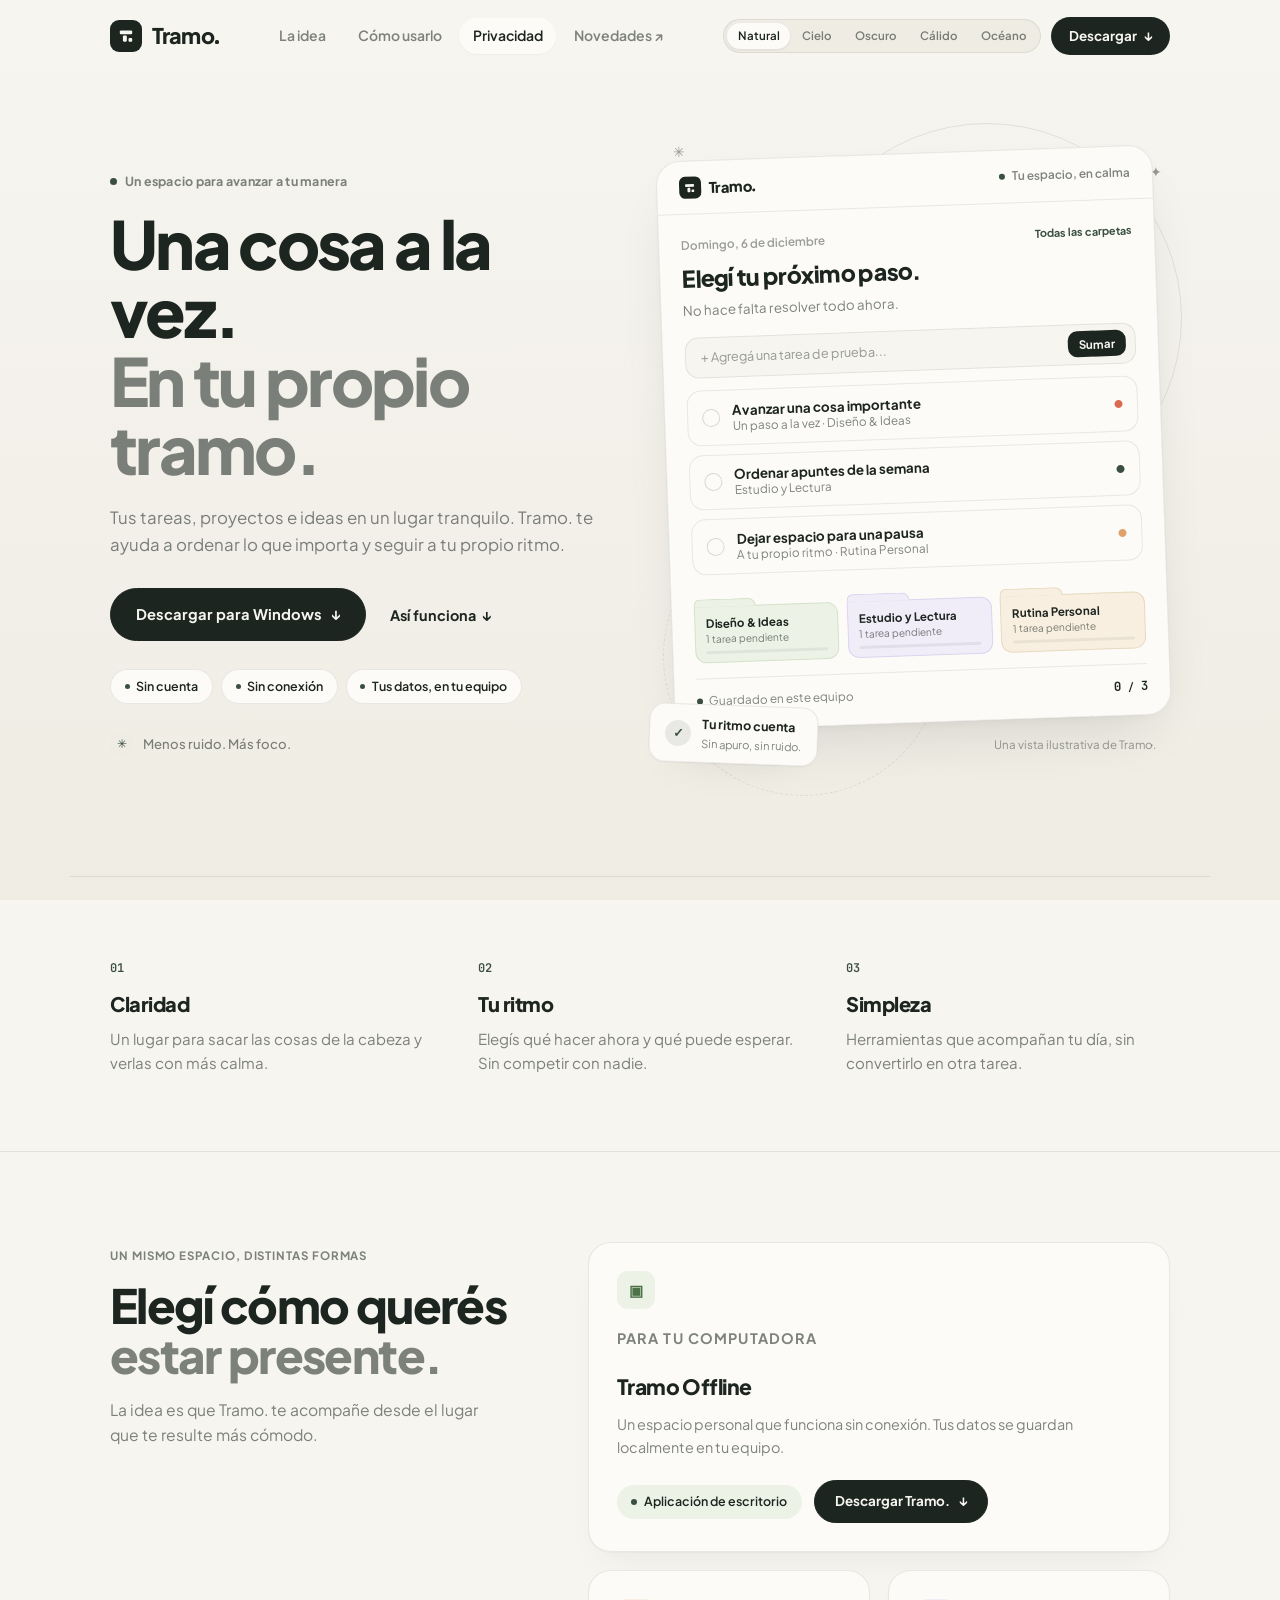
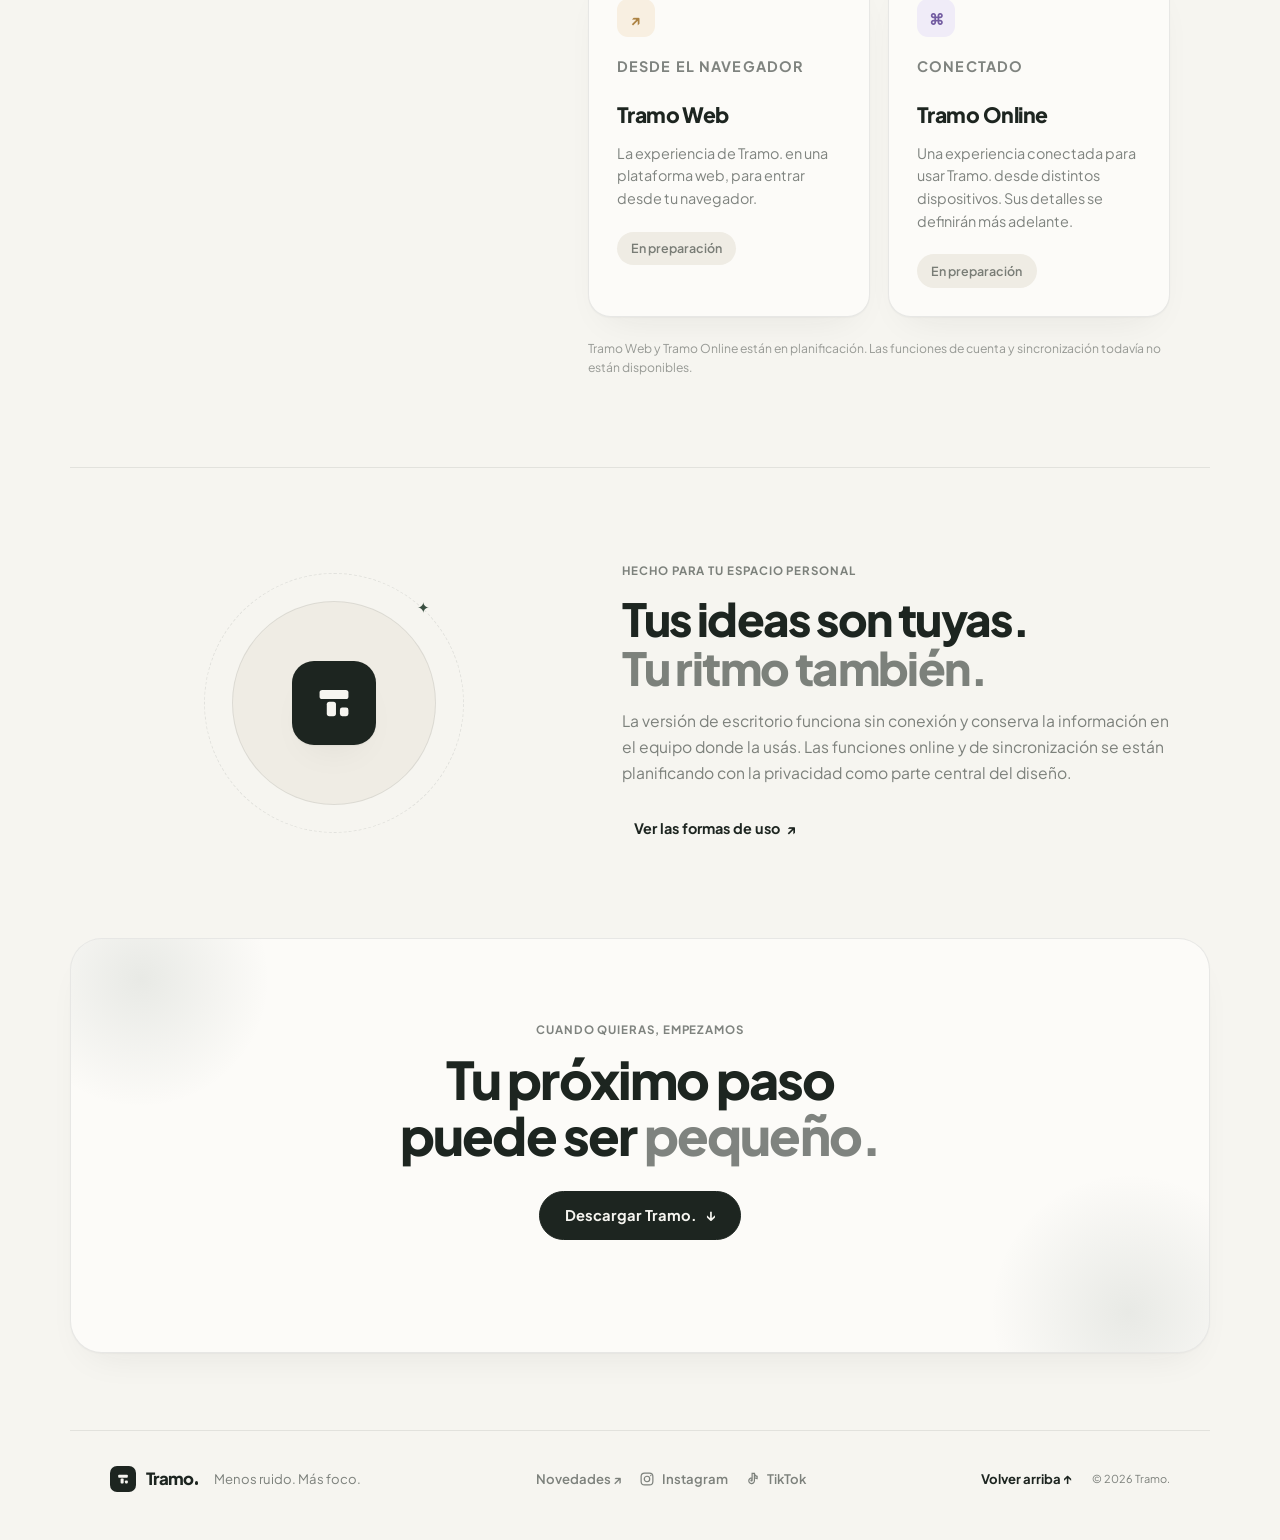
==== index.html @ d4edde58 "Fix stylesheet link attribute from 'src' to 'href'" ====
<!DOCTYPE html>
<html lang="es" class="scroll-smooth">
<head>
    <meta charset="UTF-8">
    <meta name="viewport" content="width=device-width, initial-scale=1.0">
    <meta name="theme-color" content="#F6F5F0">
    <meta name="description" content="Tramo. es un espacio simple y sin conexión para ordenar tus tareas, proyectos e ideas, a tu propio ritmo.">
    <meta name="google-site-verification" content="1ZgbQaV9jspUTNUczlM-5iS_yud7rGRWxV9xT2t21tU">
    <title>Tramo. — Una cosa a la vez. En tu propio tramo.</title>
    <meta property="og:title" content="Tramo. — Una cosa a la vez. En tu propio tramo.">
    <meta property="og:description" content="Un espacio simple para ordenar tus tareas, proyectos e ideas. Funciona sin conexión, a tu ritmo.">
    <meta property="og:type" content="website">
    <meta property="og:url" content="https://focoo.pages.dev/">

    <!-- Favicon SVG dinámico sincronizado con las 5 apariencias -->
    <link id="dynamic-favicon" rel="icon" type="image/svg+xml" href="">

    <!-- Tipografía oficial: Plus Jakarta Sans & JetBrains Mono -->
    <link rel="preconnect" href="https://fonts.googleapis.com">
    <link rel="preconnect" href="https://fonts.gstatic.com" crossorigin>
    <link href="https://fonts.googleapis.com/css2?family=JetBrains+Mono:wght@400;500;600&family=Plus+Jakarta+Sans:wght@400;500;600;700;800&display=swap" rel="stylesheet">
    <link rel="stylesheet" href="styles.css">

    <!-- Datos estructurados -->
    <script type="application/ld+json">
        {
          "@context": "https://schema.org",
          "@type": "WebSite",
          "name": "Tramo.",
          "alternateName": "TRAMO",
          "url": "https://focoo.pages.dev/"
        }
    </script>

</head>
<body data-theme="natural">
    <a class="skip-link" href="#inicio">Saltar al contenido</a>

    <!-- ==========================================================================
         NAVBAR UNIFICADO DE PUNTA A PUNTA (SIN SEPARACIONES EN NINGÚN TEMA)
         ========================================================================== -->
    <header class="topbar">
        <div class="wrap topbar-inner">
            <a class="brand" href="#inicio" aria-label="Tramo., inicio">
                <span class="brand-squircle" aria-hidden="true">
                    <svg width="18" height="18" viewBox="0 0 64 64" fill="none" xmlns="http://www.w3.org/2000/svg">
                        <rect x="10" y="12" width="44" height="14" rx="4" fill="currentColor"/>
                        <rect x="21" y="30" width="14" height="22" rx="4" fill="currentColor"/>
                        <rect x="41" y="39" width="13" height="13" rx="3.5" fill="currentColor"/>
                    </svg>
                </span>
                <span class="tramo-wordmark" style="font-size: 1.35rem;">Tramo<span class="tramo-dot"></span></span>
            </a>

            <nav class="topbar-nav" aria-label="Navegación principal">
                <a href="#filosofia">La idea</a>
                <a href="#modalidades">Cómo usarlo</a>
                <a href="#privacidad">Privacidad</a>
                <a href="./novedades/" title="Notas de desarrollo y actualizaciones">Novedades ↗</a>
            </nav>

            <div class="topbar-right">
                <div class="theme-switcher" role="tablist" aria-label="Apariencia de Tramo.">
                    <button type="button" class="theme-pill is-selected" data-theme-btn="natural" onclick="setTheme('natural')">Natural</button>
                    <button type="button" class="theme-pill" data-theme-btn="sky" onclick="setTheme('sky')">Cielo</button>
                    <button type="button" class="theme-pill" data-theme-btn="dark" onclick="setTheme('dark')">Oscuro</button>
                    <button type="button" class="theme-pill" data-theme-btn="warm" onclick="setTheme('warm')">Cálido</button>
                    <button type="button" class="theme-pill" data-theme-btn="ocean" onclick="setTheme('ocean')">Océano</button>
                </div>

                <a class="nav-cta" href="#descargar">Descargar <span aria-hidden="true">↓</span></a>
            </div>
        </div>
    </header>

    <main id="inicio">
        <!-- ======================================================================
             HERO (COPY AIREADO A LA IZQUIERDA + VENTANA INCLINADA A LA DERECHA)
             ====================================================================== -->
        <section class="hero wrap">
            <div class="hero-copy" data-reveal="left">
                <p class="eyebrow"><span class="live-dot"></span> Un espacio para avanzar a tu manera</p>
                <h1>Una cosa a la vez.<br><span>En tu propio tramo.</span></h1>
                <p class="hero-lead">Tus tareas, proyectos e ideas en un lugar tranquilo. Tramo. te ayuda a ordenar lo que importa y seguir a tu propio ritmo.</p>

                <div class="hero-actions">
                    <a class="button button-primary" href="#descargar">Descargar para Windows <span aria-hidden="true">↓</span></a>
                    <a class="text-link" href="#modalidades">Así funciona <span aria-hidden="true">↓</span></a>
                </div>

                <ul class="hero-chips" aria-label="Lo esencial de Tramo.">
                    <li>Sin cuenta</li>
                    <li>Sin conexión</li>
                    <li>Tus datos, en tu equipo</li>
                </ul>

                <div class="hero-note">
                    <span class="note-icon" aria-hidden="true">✳</span>
                    <span>Menos ruido. Más foco.</span>
                </div>
            </div>

            <!-- Ventana inclinada interactiva a la derecha (como Screenshot_143.png) -->
            <div class="hero-art" aria-label="Vista ilustrativa e interactiva de Tramo." data-reveal="right">
                <div class="art-glow"></div>
                <div class="orbit orbit-one"></div>
                <div class="orbit orbit-two"></div>
                <div class="spark spark-one">✳</div>
                <div class="spark spark-two">✦</div>
                <div class="spark spark-three">·</div>

                <div class="app-window">
                    <div class="window-top">
                        <div class="window-brand">
                            <span class="window-squircle" aria-hidden="true">
                                <svg width="13" height="13" viewBox="0 0 64 64" fill="none" xmlns="http://www.w3.org/2000/svg">
                                    <rect x="10" y="12" width="44" height="14" rx="4" fill="currentColor"/>
                                    <rect x="21" y="30" width="14" height="22" rx="4" fill="currentColor"/>
                                    <rect x="41" y="39" width="13" height="13" rx="3.5" fill="currentColor"/>
                                </svg>
                            </span>
                            <span class="tramo-wordmark" style="font-size: 0.92rem;">Tramo<span class="tramo-dot"></span></span>
                        </div>
                        <span class="window-status"><i></i> Tu espacio, en calma</span>
                    </div>

                    <div class="window-content">
                        <div class="window-date">
                            <span id="today-date">Miércoles, 25 de noviembre</span>
                            <span id="active-folder-pill" style="font-size: 0.68rem; color: var(--accent); font-weight: 700;">Todas las carpetas</span>
                        </div>

                        <h2>Elegí tu próximo paso.</h2>
                        <p class="window-subtitle">No hace falta resolver todo ahora.</p>

                        <!-- Mini-input rápido para probar agregar una tarea propia -->
                        <form id="demo-add-form" class="quick-add-bar">
                            <input id="demo-add-input" type="text" maxlength="44" placeholder="+ Agregá una tarea de prueba..." aria-label="Agregar tarea de prueba">
                            <button type="submit" class="quick-add-btn">Sumar</button>
                        </form>

                        <!-- Lista de tareas completables -->
                        <div class="tasks-stack" id="demo-tasks-container"></div>

                        <!-- 3 Carpetas con pestaña y contador de tareas pendientes -->
                        <div class="mini-folders-row">
                            <button type="button" class="mini-folder f-sage" data-folder="Diseño & Ideas" onclick="toggleFolderFilter('Diseño & Ideas')">
                                <b>Diseño &amp; Ideas</b>
                                <small data-folder-count="Diseño & Ideas">1 tarea pendiente</small>
                                <div class="f-track"><div class="f-bar" data-folder-bar="Diseño & Ideas" style="width: 50%;"></div></div>
                            </button>

                            <button type="button" class="mini-folder f-lav" data-folder="Estudio y Lectura" onclick="toggleFolderFilter('Estudio y Lectura')">
                                <b>Estudio y Lectura</b>
                                <small data-folder-count="Estudio y Lectura">1 tarea pendiente</small>
                                <div class="f-track"><div class="f-bar" data-folder-bar="Estudio y Lectura" style="width: 0%;"></div></div>
                            </button>

                            <button type="button" class="mini-folder f-sand" data-folder="Rutina Personal" onclick="toggleFolderFilter('Rutina Personal')">
                                <b>Rutina Personal</b>
                                <small data-folder-count="Rutina Personal">1 tarea pendiente</small>
                                <div class="f-track"><div class="f-bar" data-folder-bar="Rutina Personal" style="width: 0%;"></div></div>
                            </button>
                        </div>

                        <div class="window-bottom">
                            <span><i></i> Guardado en este equipo</span>
                            <span class="progress-count" aria-live="polite"><b id="done-count">0</b> <small>/</small> <span id="total-count">3</span></span>
                        </div>
                    </div>
                </div>

                <!-- Tarjeta flotante inclinada en esquina inferior izquierda -->
                <div class="floating-note">
                    <span class="note-mark">✓</span>
                    <span>
                        <b>Tu ritmo cuenta</b>
                        <small>Sin apuro, sin ruido.</small>
                    </span>
                </div>

                <div class="art-caption">Una vista ilustrativa de Tramo.</div>
            </div>
        </section>

        <!-- ======================================================================
             PRINCIPIOS (01 CLARIDAD, 02 TU RITMO, 03 SIMPLEZA)
             ====================================================================== -->
        <section class="principles wrap" id="filosofia" aria-label="La filosofía de Tramo.">
            <div data-reveal="up">
                <span class="principle-number">01</span>
                <h3>Claridad</h3>
                <p>Un lugar para sacar las cosas de la cabeza y verlas con más calma.</p>
            </div>
            <div data-reveal="up">
                <span class="principle-number">02</span>
                <h3>Tu ritmo</h3>
                <p>Elegís qué hacer ahora y qué puede esperar. Sin competir con nadie.</p>
            </div>
            <div data-reveal="up">
                <span class="principle-number">03</span>
                <h3>Simpleza</h3>
                <p>Herramientas que acompañan tu día, sin convertirlo en otra tarea.</p>
            </div>
        </section>

        <!-- ======================================================================
             MODALIDADES EN GRILLA ASIMÉTRICA BENTO (COMO SCREENSHOT_144.PNG)
             ====================================================================== -->
        <section class="modes-section" id="modalidades">
            <div class="wrap modes-inner">
                <div class="section-heading" data-reveal="left">
                    <p class="eyebrow">UN MISMO ESPACIO, DISTINTAS FORMAS</p>
                    <h2>Elegí cómo querés<br><span>estar presente.</span></h2>
                    <p>La idea es que Tramo. te acompañe desde el lugar que te resulte más cómodo.</p>
                </div>

                <div class="mode-grid">
                    <!-- Tarjeta 1: Tramo Offline (ancho completo arriba) -->
                    <article class="mode-card mode-ready" data-reveal="up">
                        <div class="mode-icon icon-desktop" aria-hidden="true">▣</div>
                        <p class="mode-label">PARA TU COMPUTADORA</p>
                        <h3>Tramo Offline</h3>
                        <p>Un espacio personal que funciona sin conexión. Tus datos se guardan localmente en tu equipo.</p>
                        <div class="mode-ready-actions">
                            <span class="status-pill"><i></i> Aplicación de escritorio</span>
                            <a class="button button-primary mode-download" href="#descargar">Descargar Tramo. <span aria-hidden="true">↓</span></a>
                        </div>
                    </article>

                    <!-- Tarjeta 2: Tramo Web (abajo izquierda) -->
                    <article class="mode-card mode-soon" data-reveal="up">
                        <div class="mode-icon icon-web" aria-hidden="true">↗</div>
                        <p class="mode-label">DESDE EL NAVEGADOR</p>
                        <h3>Tramo Web</h3>
                        <p>La experiencia de Tramo. en una plataforma web, para entrar desde tu navegador.</p>
                        <span class="status-pill status-planned">En preparación</span>
                    </article>

                    <!-- Tarjeta 3: Tramo Online (abajo derecha) -->
                    <article class="mode-card mode-soon" data-reveal="up">
                        <div class="mode-icon icon-online" aria-hidden="true">⌘</div>
                        <p class="mode-label">CONECTADO</p>
                        <h3>Tramo Online</h3>
                        <p>Una experiencia conectada para usar Tramo. desde distintos dispositivos. Sus detalles se definirán más adelante.</p>
                        <span class="status-pill status-planned">En preparación</span>
                    </article>

                    <p class="mode-footnote">Tramo Web y Tramo Online están en planificación. Las funciones de cuenta y sincronización todavía no están disponibles.</p>
                </div>
            </div>
        </section>

        <!-- ======================================================================
             PRIVACIDAD
             ====================================================================== -->
        <section class="privacy wrap" id="privacidad">
            <div class="privacy-art" aria-hidden="true" data-reveal="left">
                <div class="privacy-ring ring-a"></div>
                <div class="privacy-ring ring-b"></div>
                <div class="privacy-core">
                    <svg width="42" height="42" viewBox="0 0 64 64" fill="none" xmlns="http://www.w3.org/2000/svg">
                        <rect x="10" y="12" width="44" height="14" rx="4" fill="currentColor"/>
                        <rect x="21" y="30" width="14" height="22" rx="4" fill="currentColor"/>
                        <rect x="41" y="39" width="13" height="13" rx="3.5" fill="currentColor"/>
                    </svg>
                </div>
                <span class="privacy-star">✦</span>
            </div>

            <div class="privacy-copy" data-reveal="right">
                <p class="eyebrow">HECHO PARA TU ESPACIO PERSONAL</p>
                <h2>Tus ideas son tuyas.<br><span>Tu ritmo también.</span></h2>
                <p>La versión de escritorio funciona sin conexión y conserva la información en el equipo donde la usás. Las funciones online y de sincronización se están planificando con la privacidad como parte central del diseño.</p>
                <a class="text-link" href="#modalidades">Ver las formas de uso <span aria-hidden="true">↗</span></a>
            </div>
        </section>

        <!-- ======================================================================
             CIERRE / DESCARGA
             ====================================================================== -->
        <section class="closing wrap" id="descargar" data-reveal="up">
            <p class="eyebrow">CUANDO QUIERAS, EMPEZAMOS</p>
            <h2>Tu próximo paso<br>puede ser <span>pequeño.</span></h2>
            <button type="button" class="button button-primary" onclick="triggerDownloadNotice()">Descargar Tramo. <span aria-hidden="true">↓</span></button>
            <p id="download-toast" class="download-toast" role="status">Iniciando descarga de Tramo. Offline (Windows x64)...</p>
            <div class="closing-orb orb-one"></div>
            <div class="closing-orb orb-two"></div>
        </section>
    </main>

    <!-- ==========================================================================
         FOOTER LIMPIO (SIN "PRÓXIMAMENTE")
         ========================================================================== -->
    <footer class="footer wrap">
        <div class="footer-left">
            <a class="brand footer-brand" href="#inicio" aria-label="Tramo., volver al inicio">
                <span class="brand-squircle" aria-hidden="true">
                    <svg width="14" height="14" viewBox="0 0 64 64" fill="none" xmlns="http://www.w3.org/2000/svg">
                        <rect x="10" y="12" width="44" height="14" rx="4" fill="currentColor"/>
                        <rect x="21" y="30" width="14" height="22" rx="4" fill="currentColor"/>
                        <rect x="41" y="39" width="13" height="13" rx="3.5" fill="currentColor"/>
                    </svg>
                </span>
                <span class="tramo-wordmark" style="font-size: 1.05rem;">Tramo<span class="tramo-dot"></span></span>
            </a>
            <span>Menos ruido. Más foco.</span>
        </div>

        <div class="socials" aria-label="Enlaces y redes">
            <a class="social-item" href="./novedades/">
                <span>Novedades ↗</span>
            </a>
            <a class="social-item" href="#inicio" aria-label="Instagram de Tramo.">
                <svg viewBox="0 0 24 24" aria-hidden="true">
                    <rect x="3.2" y="3.2" width="17.6" height="17.6" rx="5.2"></rect>
                    <circle cx="12" cy="12" r="4.1"></circle>
                    <circle class="social-dot" cx="17.7" cy="6.7" r="1"></circle>
                </svg>
                <span>Instagram</span>
            </a>
            <a class="social-item" href="#inicio" aria-label="TikTok de Tramo.">
                <svg viewBox="0 0 24 24" aria-hidden="true">
                    <path d="M14.1 3.5v11.1a4.2 4.2 0 1 1-3.4-4.1v3.5a.9.9 0 1 0 0 .2V3.5h3.4c.2 2.4 1.6 4.1 4.1 4.5v3.4a9.3 9.3 0 0 1-4.1-1.6"></path>
                </svg>
                <span>TikTok</span>
            </a>
        </div>

        <div class="footer-right">
            <a href="#inicio">Volver arriba ↑</a>
            <small>© <span id="year">2026</span> Tramo.</small>
        </div>
    </footer>

    <script>
        // =========================================================================
        // 1. GESTIÓN DE LAS 5 APARIENCIAS Y FAVICON SVG DINÁMICO
        // =========================================================================
        const THEMES = {
            natural: { bg: '#1D2520', fg: '#F6F5F0', meta: '#F6F5F0' },
            sky:     { bg: '#1E293B', fg: '#FFFFFF', meta: '#DCE7F2' },
            dark:    { bg: '#8FB399', fg: '#121614', meta: '#121614' },
            warm:    { bg: '#2B1E19', fg: '#FDF9F5', meta: '#F7F1EB' },
            ocean:   { bg: '#162436', fg: '#F8FBFE', meta: '#ECF2F7' }
        };

        function buildFaviconSVG(bg, fg) {
            return `<svg xmlns="http://www.w3.org/2000/svg" viewBox="0 0 64 64" width="64" height="64">
  <rect width="64" height="64" rx="16" fill="${bg}"/>
  <g transform="translate(4, 4) scale(0.875)">
    <rect x="10" y="12" width="44" height="14" rx="4" fill="${fg}"/>
    <rect x="21" y="30" width="14" height="22" rx="4" fill="${fg}"/>
    <rect x="41" y="39" width="13" height="13" rx="3.5" fill="${fg}"/>
  </g>
</svg>`;
        }

        function setTheme(themeKey) {
            const cfg = THEMES[themeKey] || THEMES.natural;
            document.body.setAttribute('data-theme', themeKey);

            const metaTheme = document.querySelector('meta[name="theme-color"]');
            if (metaTheme) metaTheme.setAttribute('content', cfg.meta);

            document.querySelectorAll('.theme-pill').forEach(btn => {
                btn.classList.toggle('is-selected', btn.dataset.themeBtn === themeKey);
            });

            const favLink = document.getElementById('dynamic-favicon');
            if (favLink) {
                favLink.href = 'data:image/svg+xml,' + encodeURIComponent(buildFaviconSVG(cfg.bg, cfg.fg));
            }
        }

        // =========================================================================
        // 2. VENTANA INTERACTIVA DE TRAMO. (TAREAS Y CARPETAS EN VIVO)
        // =========================================================================
        let demoTasks = [
            { id: 1, title: 'Avanzar una cosa importante', subtitle: 'Un paso a la vez · Diseño & Ideas', folder: 'Diseño & Ideas', priority: '', done: false },
            { id: 2, title: 'Ordenar apuntes de la semana', subtitle: 'Estudio y Lectura', folder: 'Estudio y Lectura', priority: 'priority-sage', done: false },
            { id: 3, title: 'Dejar espacio para una pausa', subtitle: 'A tu propio ritmo · Rutina Personal', folder: 'Rutina Personal', priority: 'priority-peach', done: false }
        ];
        let activeFolder = null;

        function renderWindowDemo() {
            const container = document.getElementById('demo-tasks-container');
            const doneEl = document.getElementById('done-count');
            const totalEl = document.getElementById('total-count');
            const folderPill = document.getElementById('active-folder-pill');
            if (!container) return;

            const filtered = activeFolder
                ? demoTasks.filter(t => t.folder === activeFolder)
                : demoTasks;

            doneEl.textContent = demoTasks.filter(t => t.done).length;
            totalEl.textContent = demoTasks.length;

            if (folderPill) {
                folderPill.textContent = activeFolder ? `Carpeta: ${activeFolder} (×)` : 'Todas las carpetas';
                folderPill.style.cursor = activeFolder ? 'pointer' : 'default';
            }

            container.innerHTML = filtered.map(t => `
                <button type="button" class="sample-task" aria-pressed="${t.done}" onclick="toggleTask(${t.id})">
                    <span class="task-check">✓</span>
                    <div class="task-body">
                        <b>${escapeHTML(t.title)}</b>
                        <small>${escapeHTML(t.subtitle)}</small>
                    </div>
                    <span class="task-priority ${t.priority}">●</span>
                </button>
            `).join('');

            // Actualizar contadores de tareas pendientes por carpeta
            ['Diseño & Ideas', 'Estudio y Lectura', 'Rutina Personal'].forEach(folderName => {
                const items = demoTasks.filter(t => t.folder === folderName);
                const pending = items.filter(t => !t.done).length;
                const pct = items.length > 0 ? Math.round(((items.length - pending) / items.length) * 100) : 100;

                const countEl = document.querySelector(`[data-folder-count="${folderName}"]`);
                const barEl = document.querySelector(`[data-folder-bar="${folderName}"]`);
                const cardEl = document.querySelector(`[data-folder="${folderName}"]`);

                if (countEl) {
                    countEl.textContent = pending === 1 ? '1 tarea pendiente' : `${pending} tareas pendientes`;
                }
                if (barEl) barEl.style.width = `${pct}%`;
                if (cardEl) cardEl.classList.toggle('is-active-folder', activeFolder === folderName);
            });
        }

        function toggleTask(id) {
            demoTasks = demoTasks.map(t => t.id === id ? { ...t, done: !t.done } : t);
            renderWindowDemo();
        }

        function toggleFolderFilter(folderName) {
            activeFolder = (activeFolder === folderName) ? null : folderName;
            renderWindowDemo();
        }

        function escapeHTML(str) {
            const div = document.createElement('div');
            div.textContent = str;
            return div.innerHTML;
        }

        // =========================================================================
        // 3. REVELADO AL HACER SCROLL ([data-reveal])
        // =========================================================================
        (() => {
            const items = document.querySelectorAll('[data-reveal]');
            document.documentElement.classList.add('js-motion');
            if (!('IntersectionObserver' in window) || window.matchMedia('(prefers-reduced-motion: reduce)').matches) {
                items.forEach(item => item.classList.add('is-visible'));
                return;
            }
            const observer = new IntersectionObserver((entries, currentObserver) => {
                entries.forEach(entry => {
                    if (entry.isIntersecting) {
                        entry.target.classList.add('is-visible');
                        currentObserver.unobserve(entry.target);
                    }
                });
            }, { threshold: 0.14, rootMargin: '0px 0px -36px 0px' });
            items.forEach(item => observer.observe(item));
        })();

        // =========================================================================
        // 4. INICIALIZACIÓN: FECHA NATURAL, FORMULARIO, NAVBAR Y SCROLL-SPY
        // =========================================================================
        (() => {
            setTheme('natural');
            renderWindowDemo();

            // Fecha natural en español: "Miércoles, 25 de noviembre"
            const rawDate = new Date().toLocaleDateString('es-AR', {
                weekday: 'long',
                day: 'numeric',
                month: 'long'
            }).toLowerCase();
            const formattedDate = rawDate.charAt(0).toUpperCase() + rawDate.slice(1);
            const dateEl = document.getElementById('today-date');
            if (dateEl) dateEl.textContent = formattedDate;

            const yearEl = document.getElementById('year');
            if (yearEl) yearEl.textContent = new Date().getFullYear();

            // Limpiar filtro al hacer clic en la píldora de carpeta activa
            const folderPill = document.getElementById('active-folder-pill');
            if (folderPill) {
                folderPill.addEventListener('click', () => {
                    if (activeFolder) {
                        activeFolder = null;
                        renderWindowDemo();
                    }
                });
            }

            // Formulario rápido para sumar tareas en la vista interactiva
            const addForm = document.getElementById('demo-add-form');
            const addInput = document.getElementById('demo-add-input');
            if (addForm && addInput) {
                addForm.addEventListener('submit', (e) => {
                    e.preventDefault();
                    const text = addInput.value.trim();
                    if (!text) return;
                    const targetFolder = activeFolder || 'Diseño & Ideas';
                    demoTasks.unshift({
                        id: Date.now(),
                        title: text,
                        subtitle: `Agregada hoy · ${targetFolder}`,
                        folder: targetFolder,
                        priority: 'priority-sage',
                        done: false
                    });
                    addInput.value = '';
                    renderWindowDemo();
                });
            }

            // Barra superior con sombra sutil al bajar
            const bar = document.querySelector('.topbar');
            const onScroll = () => bar.classList.toggle('is-scrolled', window.scrollY > 8);
            onScroll();
            window.addEventListener('scroll', onScroll, { passive: true });

            // Scroll-Spy en enlaces internos
            const links = [...document.querySelectorAll('.topbar-nav a[href^="#"]')];
            if ('IntersectionObserver' in window) {
                const spy = new IntersectionObserver(entries => entries.forEach(entry => {
                    if (!entry.isIntersecting) return;
                    links.forEach(a => a.classList.toggle('is-active', a.getAttribute('href') === '#' + entry.target.id));
                }), { rootMargin: '-40% 0px -55% 0px' });
                links.forEach(a => {
                    const s = document.querySelector(a.getAttribute('href'));
                    if (s) spy.observe(s);
                });
            }
        })();

        function triggerDownloadNotice() {
            const toast = document.getElementById('download-toast');
            if (toast) {
                toast.classList.add('is-shown');
                setTimeout(() => toast.classList.remove('is-shown'), 4000);
            }
        }
    </script>
</body>
</html>
---- styles.css ----
/* ==========================================================================
           TOKENS DE IDENTIDAD DE TRAMO. — 5 APARIENCIAS INTERCAMBIABLES
           ========================================================================== */
        :root,
        body[data-theme="natural"] {
            --bg-page: #F6F5F0;
            --bg-gradient: linear-gradient(180deg, #F6F5F0 0%, #EFECE3 100%);
            --navbar-bg: rgba(246, 245, 240, 0.84);
            --surface: #FCFBF8;
            --surface-soft: #EFECE4;
            --border: rgba(29, 37, 32, 0.09);
            --border-strong: rgba(29, 37, 32, 0.16);
            --ink: #1D2520;
            --ink-soft: rgba(29, 37, 32, 0.56);
            --ink-muted: rgba(29, 37, 32, 0.44);
            --accent: #3A4F41;
            --accent-soft: rgba(58, 79, 65, 0.10);
            --accent-fg: #FCFBF8;
            --squircle-bg: #1D2520;
            --squircle-fg: #F6F5F0;
            --shadow-window: 0 28px 60px -22px rgba(29, 37, 32, 0.14), 0 4px 14px -4px rgba(29, 37, 32, 0.05);
            --shadow-card: 0 18px 40px -20px rgba(29, 37, 32, 0.09), 0 1px 2px rgba(29, 37, 32, 0.04);
            /* Carpetas reales de Tramo. */
            --folder-sage-bg: #ECF2E6;
            --folder-sage-border: #D5E2C9;
            --folder-sage-accent: #4E7247;
            --folder-lav-bg: #F0ECF8;
            --folder-lav-border: #DDD4EE;
            --folder-lav-accent: #735CA1;
            --folder-sand-bg: #F8EFE1;
            --folder-sand-border: #E8D9BF;
            --folder-sand-accent: #AC8242;
        }

        /* Apariencia 02: Cielo (Navbar unificado sin cortes) */
        body[data-theme="sky"] {
            --bg-page: #DCE7F2;
            --bg-gradient: linear-gradient(165deg, #DCE7F2 0%, #E5ECF4 48%, #EEF3F8 100%);
            --navbar-bg: rgba(220, 231, 242, 0.82);
            --surface: rgba(255, 255, 255, 0.84);
            --surface-soft: rgba(255, 255, 255, 0.58);
            --border: rgba(30, 41, 59, 0.09);
            --border-strong: rgba(30, 41, 59, 0.17);
            --ink: #1E293B;
            --ink-soft: rgba(30, 41, 59, 0.58);
            --ink-muted: rgba(30, 41, 59, 0.46);
            --accent: #334E68;
            --accent-soft: rgba(51, 78, 104, 0.11);
            --accent-fg: #FFFFFF;
            --squircle-bg: #1E293B;
            --squircle-fg: #FFFFFF;
            --shadow-window: 0 28px 60px -22px rgba(30, 41, 59, 0.15), 0 4px 14px -4px rgba(30, 41, 59, 0.05);
            --shadow-card: 0 18px 40px -20px rgba(30, 41, 59, 0.10);
            --folder-sage-bg: rgba(235, 246, 240, 0.92);
            --folder-sage-border: rgba(51, 78, 104, 0.15);
            --folder-sage-accent: #3D6B5E;
            --folder-lav-bg: rgba(238, 235, 249, 0.92);
            --folder-lav-border: rgba(51, 78, 104, 0.15);
            --folder-lav-accent: #635894;
            --folder-sand-bg: rgba(252, 242, 232, 0.92);
            --folder-sand-border: rgba(51, 78, 104, 0.15);
            --folder-sand-accent: #A97458;
        }

        /* Apariencia 03: Oscuro (Midnight Matcha) */
        body[data-theme="dark"] {
            --bg-page: #121614;
            --bg-gradient: linear-gradient(180deg, #121614 0%, #161C19 100%);
            --navbar-bg: rgba(18, 22, 20, 0.85);
            --surface: #1A201D;
            --surface-soft: #222A26;
            --border: rgba(241, 244, 241, 0.08);
            --border-strong: rgba(143, 179, 153, 0.22);
            --ink: #F1F4F1;
            --ink-soft: rgba(241, 244, 241, 0.58);
            --ink-muted: rgba(241, 244, 241, 0.44);
            --accent: #8FB399;
            --accent-soft: rgba(143, 179, 153, 0.14);
            --accent-fg: #121614;
            --squircle-bg: #8FB399;
            --squircle-fg: #121614;
            --shadow-window: 0 30px 64px -20px rgba(0, 0, 0, 0.65);
            --shadow-card: 0 20px 44px -20px rgba(0, 0, 0, 0.55);
            --folder-sage-bg: #1E2822;
            --folder-sage-border: rgba(143, 179, 153, 0.20);
            --folder-sage-accent: #8FB399;
            --folder-lav-bg: #23202D;
            --folder-lav-border: rgba(196, 181, 253, 0.18);
            --folder-lav-accent: #C4B5FD;
            --folder-sand-bg: #29241C;
            --folder-sand-border: rgba(252, 211, 77, 0.18);
            --folder-sand-accent: #FCD34D;
        }

        /* Apariencia 04: Cálido (Terracota) */
        body[data-theme="warm"] {
            --bg-page: #F7F1EB;
            --bg-gradient: linear-gradient(180deg, #F7F1EB 0%, #F1E6DC 100%);
            --navbar-bg: rgba(247, 241, 235, 0.85);
            --surface: #FDF9F5;
            --surface-soft: #EFE4D9;
            --border: rgba(43, 30, 25, 0.09);
            --border-strong: rgba(158, 79, 52, 0.22);
            --ink: #2B1E19;
            --ink-soft: rgba(43, 30, 25, 0.58);
            --ink-muted: rgba(43, 30, 25, 0.45);
            --accent: #9E4F34;
            --accent-soft: rgba(158, 79, 52, 0.11);
            --accent-fg: #FDF9F5;
            --squircle-bg: #2B1E19;
            --squircle-fg: #FDF9F5;
            --shadow-window: 0 28px 60px -22px rgba(43, 30, 25, 0.14);
            --shadow-card: 0 18px 40px -20px rgba(43, 30, 25, 0.09);
            --folder-sage-bg: #EDF2E6;
            --folder-sage-border: #D5DFC7;
            --folder-sage-accent: #5C7447;
            --folder-lav-bg: #F3EAF2;
            --folder-lav-border: #E1CFE0;
            --folder-lav-accent: #8B5C83;
            --folder-sand-bg: #F9EBDD;
            --folder-sand-border: #E9D0B8;
            --folder-sand-accent: #9E4F34;
        }

        /* Apariencia 05: Océano (Pizarra & Cobalto) */
        body[data-theme="ocean"] {
            --bg-page: #ECF2F7;
            --bg-gradient: linear-gradient(180deg, #ECF2F7 0%, #E1EBF4 100%);
            --navbar-bg: rgba(236, 242, 247, 0.85);
            --surface: #F8FBFE;
            --surface-soft: #E2ECF5;
            --border: rgba(22, 36, 54, 0.09);
            --border-strong: rgba(37, 84, 138, 0.20);
            --ink: #162436;
            --ink-soft: rgba(22, 36, 54, 0.58);
            --ink-muted: rgba(22, 36, 54, 0.45);
            --accent: #25548A;
            --accent-soft: rgba(37, 84, 138, 0.10);
            --accent-fg: #F8FBFE;
            --squircle-bg: #162436;
            --squircle-fg: #F8FBFE;
            --shadow-window: 0 28px 60px -22px rgba(22, 36, 54, 0.14);
            --shadow-card: 0 18px 40px -20px rgba(22, 36, 54, 0.09);
            --folder-sage-bg: #E8F4F0;
            --folder-sage-border: #C9E2DA;
            --folder-sage-accent: #2B7261;
            --folder-lav-bg: #ECEEFA;
            --folder-lav-border: #D1D7F2;
            --folder-lav-accent: #495BB5;
            --folder-sand-bg: #F5EFE4;
            --folder-sand-border: #E4D8C2;
            --folder-sand-accent: #9C7A3E;
        }

        /* ==========================================================================
           RESET & LAYOUT BASE
           ========================================================================== */
        *, *::before, *::after {
            box-sizing: border-box;
        }

        html {
            scroll-behavior: smooth;
        }

        html, body {
            max-width: 100%;
            overflow-x: hidden;
        }

        body {
            margin: 0;
            background-color: var(--bg-page);
            background-image: var(--bg-gradient);
            background-attachment: fixed;
            color: var(--ink);
            font-family: 'Plus Jakarta Sans', -apple-system, BlinkMacSystemFont, sans-serif;
            line-height: 1.55;
            -webkit-font-smoothing: antialiased;
            transition: background-color 0.35s ease, color 0.35s ease;
        }

        ::selection {
            background-color: var(--ink);
            color: var(--bg-page);
        }

        .wrap {
            width: 100%;
            max-width: 1140px;
            margin-inline: auto;
            padding-inline: clamp(1.25rem, 4vw, 2.5rem);
        }

        .skip-link {
            position: absolute;
            left: -9999px;
            top: 0.75rem;
            z-index: 100;
            background: var(--ink);
            color: var(--bg-page);
            padding: 0.6rem 1.1rem;
            border-radius: 999px;
            font-size: 0.8125rem;
            font-weight: 700;
            text-decoration: none;
        }
        .skip-link:focus {
            left: 1rem;
        }

        /* ==========================================================================
           WORDMARK "Tramo." CON PUNTO CUADRADO OFICIAL
           ========================================================================== */
        .tramo-wordmark {
            font-family: 'Plus Jakarta Sans', sans-serif;
            font-weight: 800;
            letter-spacing: -0.04em;
            line-height: 1;
            display: inline-flex;
            align-items: baseline;
            color: var(--ink);
        }

        .tramo-dot {
            display: inline-block;
            width: 0.205em;
            height: 0.205em;
            background-color: currentColor;
            border-radius: 1.5px;
            margin-left: 0.055em;
            flex-shrink: 0;
        }

        /* ==========================================================================
           NAVBAR UNIFICADO DE PUNTA A PUNTA (SIN CORTES EN NINGÚN TEMA)
           ========================================================================== */
        .topbar {
            position: sticky;
            top: 0;
            z-index: 50;
            width: 100%;
            background: var(--navbar-bg);
            backdrop-filter: blur(18px);
            -webkit-backdrop-filter: blur(18px);
            border-bottom: 1px solid transparent;
            transition: background-color 0.35s ease, border-color 0.25s ease, box-shadow 0.25s ease;
        }

        .topbar.is-scrolled {
            border-bottom-color: var(--border);
            box-shadow: 0 8px 28px -18px rgba(0, 0, 0, 0.14);
        }

        .topbar-inner {
            height: 4.5rem;
            display: flex;
            align-items: center;
            justify-content: space-between;
            gap: 1rem;
        }

        .brand {
            display: inline-flex;
            align-items: center;
            gap: 0.625rem;
            text-decoration: none;
            color: var(--ink);
            flex-shrink: 0;
        }

        .brand-squircle {
            width: 32px;
            height: 32px;
            border-radius: 9px;
            background-color: var(--squircle-bg);
            color: var(--squircle-fg);
            display: inline-flex;
            align-items: center;
            justify-content: center;
            flex-shrink: 0;
            transition: transform 0.2s ease, background-color 0.35s ease, color 0.35s ease;
        }

        .brand:hover .brand-squircle {
            transform: scale(1.05);
        }

        .topbar-nav {
            display: flex;
            align-items: center;
            gap: 0.25rem;
        }

        .topbar-nav a {
            color: var(--ink-soft);
            text-decoration: none;
            font-size: 0.875rem;
            font-weight: 600;
            padding: 0.45rem 0.85rem;
            border-radius: 999px;
            transition: color 0.2s ease, background-color 0.2s ease;
            white-space: nowrap;
        }

        .topbar-nav a:hover {
            color: var(--ink);
            background-color: var(--surface-soft);
        }

        .topbar-nav a.is-active {
            color: var(--ink);
            background-color: var(--surface);
            box-shadow: 0 1px 2px rgba(0, 0, 0, 0.04);
        }

        .topbar-right {
            display: flex;
            align-items: center;
            gap: 0.65rem;
        }

        /* Selector de las 5 apariencias */
        .theme-switcher {
            display: inline-flex;
            align-items: center;
            gap: 2px;
            padding: 3px;
            border-radius: 999px;
            background-color: var(--surface-soft);
            border: 1px solid var(--border);
        }

        .theme-pill {
            border: none;
            background: transparent;
            color: var(--ink-soft);
            font-family: inherit;
            font-size: 0.72rem;
            font-weight: 600;
            padding: 0.32rem 0.65rem;
            border-radius: 999px;
            cursor: pointer;
            transition: all 0.2s ease;
            white-space: nowrap;
        }

        .theme-pill:hover {
            color: var(--ink);
        }

        .theme-pill.is-selected {
            background-color: var(--surface);
            color: var(--ink);
            box-shadow: 0 1px 3px rgba(0, 0, 0, 0.08);
        }

        .nav-cta {
            display: inline-flex;
            align-items: center;
            gap: 0.4rem;
            background-color: var(--ink);
            color: var(--bg-page);
            text-decoration: none;
            font-size: 0.84rem;
            font-weight: 700;
            padding: 0.56rem 1.1rem;
            border-radius: 999px;
            transition: transform 0.16s ease, opacity 0.2s ease, background-color 0.35s ease;
            white-space: nowrap;
        }

        .nav-cta:hover {
            opacity: 0.9;
            transform: translateY(-1px);
        }

        /* ==========================================================================
           BOTONES Y ENLACES EDITORIALES
           ========================================================================== */
        .button {
            display: inline-flex;
            align-items: center;
            justify-content: center;
            gap: 0.5rem;
            font-family: inherit;
            font-size: 0.92rem;
            font-weight: 700;
            padding: 0.88rem 1.55rem;
            border-radius: 999px;
            text-decoration: none;
            cursor: pointer;
            border: 1px solid transparent;
            transition: transform 0.18s ease, opacity 0.2s ease, background-color 0.35s ease;
        }

        .button-primary {
            background-color: var(--ink);
            color: var(--bg-page);
            border-color: var(--ink);
        }

        .button-primary:hover {
            opacity: 0.92;
            transform: translateY(-1.5px);
        }

        .button-primary:active {
            transform: scale(0.98);
        }

        .text-link {
            display: inline-flex;
            align-items: center;
            gap: 0.35rem;
            color: var(--ink);
            text-decoration: none;
            font-size: 0.9rem;
            font-weight: 700;
            padding: 0.55rem 0.75rem;
            border-radius: 999px;
            transition: background-color 0.2s ease, transform 0.16s ease;
        }

        .text-link:hover {
            background-color: var(--surface-soft);
        }

        /* ==========================================================================
           HERO (COMO SCREENSHOT_143: COPY AIREADO A LA IZQ + VENTANA INCLINADA A LA DER)
           ========================================================================== */
        .hero {
            padding-top: clamp(2.2rem, 5vw, 4.2rem);
            padding-bottom: clamp(4rem, 7vw, 6.2rem);
            display: grid;
            grid-template-columns: 1fr 1.06fr;
            gap: clamp(2.5rem, 5vw, 4.5rem);
            align-items: center;
        }

        .eyebrow {
            display: inline-flex;
            align-items: center;
            gap: 0.5rem;
            font-size: 0.78rem;
            font-weight: 700;
            letter-spacing: 0.02em;
            color: var(--ink-soft);
            margin: 0 0 1.1rem;
        }

        .live-dot {
            width: 7px;
            height: 7px;
            border-radius: 50%;
            background-color: var(--accent);
            display: inline-block;
        }

        .hero-copy h1 {
            margin: 0 0 1.35rem;
            font-size: clamp(2.7rem, 5.2vw, 4.15rem);
            font-weight: 800;
            line-height: 1.03;
            letter-spacing: -0.04em;
            color: var(--ink);
        }

        .hero-copy h1 span {
            color: var(--ink-soft);
        }

        .hero-lead {
            margin: 0 0 1.85rem;
            font-size: 1.05rem;
            line-height: 1.62;
            color: var(--ink-soft);
            max-width: 44ch;
        }

        .hero-actions {
            display: flex;
            flex-wrap: wrap;
            align-items: center;
            gap: 0.75rem;
            margin-bottom: 1.75rem;
        }

        .hero-chips {
            list-style: none;
            margin: 0 0 1.6rem;
            padding: 0;
            display: flex;
            flex-wrap: wrap;
            gap: 0.5rem;
        }

        .hero-chips li {
            display: inline-flex;
            align-items: center;
            gap: 0.42rem;
            font-size: 0.78rem;
            font-weight: 600;
            color: var(--ink);
            background-color: var(--surface);
            border: 1px solid var(--border);
            padding: 0.42rem 0.85rem;
            border-radius: 999px;
        }

        .hero-chips li::before {
            content: "";
            width: 5px;
            height: 5px;
            border-radius: 50%;
            background-color: var(--accent);
        }

        .hero-note {
            display: inline-flex;
            align-items: center;
            gap: 0.55rem;
            font-size: 0.82rem;
            font-weight: 500;
            color: var(--ink-soft);
        }

        .note-icon {
            width: 24px;
            height: 24px;
            border-radius: 50%;
            background-color: var(--surface-soft);
            color: var(--accent);
            display: inline-flex;
            align-items: center;
            justify-content: center;
            font-size: 0.75rem;
        }

        /* ==========================================================================
           COLUMNA DERECHA DEL HERO: VENTANA INCLINADA INTERACTIVA DE TRAMO.
           ========================================================================== */
        .hero-art {
            position: relative;
            padding: 1rem 0.5rem 2rem;
        }

        .art-glow {
            position: absolute;
            inset: 8% 6%;
            border-radius: 50%;
            background: radial-gradient(circle, var(--accent-soft) 0%, transparent 72%);
            pointer-events: none;
            z-index: 0;
        }

        .orbit {
            position: absolute;
            border-radius: 50%;
            border: 1px solid var(--border);
            pointer-events: none;
            z-index: 0;
        }

        .orbit-one {
            width: 390px;
            height: 390px;
            top: -14px;
            right: -12px;
        }

        .orbit-two {
            width: 280px;
            height: 280px;
            bottom: -10px;
            left: 6px;
            border-style: dashed;
        }

        .spark {
            position: absolute;
            color: var(--ink-muted);
            font-size: 0.85rem;
            pointer-events: none;
            user-select: none;
            z-index: 1;
        }
        .spark-one { top: 4px; left: 16px; }
        .spark-two { top: 24px; right: 8px; }
        .spark-three { bottom: 32px; right: 16px; }

        /* Ventana inclinada (-2deg) que se endereza suavemente al pasar el cursor */
        .app-window {
            position: relative;
            z-index: 2;
            background-color: var(--surface);
            border: 1px solid var(--border);
            border-radius: 1.5rem;
            box-shadow: var(--shadow-window);
            transform: rotate(-2deg);
            transition: transform 0.45s cubic-bezier(0.22, 1, 0.36, 1), box-shadow 0.35s ease, background-color 0.35s ease;
            overflow: hidden;
        }

        .hero-art:hover .app-window,
        .app-window:focus-within {
            transform: rotate(0deg) translateY(-2px);
        }

        .window-top {
            padding: 0.95rem 1.35rem;
            border-bottom: 1px solid var(--border);
            display: flex;
            align-items: center;
            justify-content: space-between;
            gap: 0.75rem;
        }

        .window-brand {
            display: inline-flex;
            align-items: center;
            gap: 0.5rem;
        }

        .window-squircle {
            width: 22px;
            height: 22px;
            border-radius: 6px;
            background-color: var(--squircle-bg);
            color: var(--squircle-fg);
            display: inline-flex;
            align-items: center;
            justify-content: center;
        }

        .window-status {
            display: inline-flex;
            align-items: center;
            gap: 0.42rem;
            font-size: 0.74rem;
            font-weight: 600;
            color: var(--ink-soft);
        }

        .window-status i {
            width: 6px;
            height: 6px;
            border-radius: 50%;
            background-color: var(--accent);
            display: inline-block;
        }

        .window-content {
            padding: 1.35rem 1.35rem 1.15rem;
        }

        .window-date {
            font-size: 0.74rem;
            font-weight: 600;
            color: var(--ink-muted);
            margin-bottom: 0.35rem;
            display: flex;
            align-items: center;
            justify-content: space-between;
            gap: 0.5rem;
        }

        .window-content h2 {
            margin: 0 0 0.25rem;
            font-size: 1.45rem;
            font-weight: 800;
            letter-spacing: -0.03em;
            color: var(--ink);
        }

        .window-subtitle {
            margin: 0 0 1rem;
            font-size: 0.84rem;
            color: var(--ink-soft);
        }

        /* Mini-input rápido para probar agregar una tarea */
        .quick-add-bar {
            display: flex;
            align-items: center;
            gap: 0.5rem;
            background-color: var(--bg-page);
            border: 1px solid var(--border);
            border-radius: 0.85rem;
            padding: 0.42rem 0.55rem 0.42rem 0.8rem;
            margin-bottom: 0.75rem;
            transition: border-color 0.2s ease;
        }

        .quick-add-bar:focus-within {
            border-color: var(--border-strong);
        }

        .quick-add-bar input {
            flex: 1;
            min-width: 0;
            border: none;
            background: transparent;
            font-family: inherit;
            font-size: 0.8rem;
            color: var(--ink);
            outline: none;
        }

        .quick-add-bar input::placeholder {
            color: var(--ink-muted);
        }

        .quick-add-btn {
            border: none;
            background-color: var(--ink);
            color: var(--bg-page);
            font-family: inherit;
            font-size: 0.72rem;
            font-weight: 700;
            padding: 0.34rem 0.68rem;
            border-radius: 0.6rem;
            cursor: pointer;
            transition: opacity 0.2s ease;
            flex-shrink: 0;
        }

        .quick-add-btn:hover {
            opacity: 0.88;
        }

        /* Tareas interactivas dentro de la ventana */
        .tasks-stack {
            display: flex;
            flex-direction: column;
            gap: 0.55rem;
            margin-bottom: 1rem;
        }

        .sample-task {
            width: 100%;
            display: flex;
            align-items: center;
            gap: 0.75rem;
            text-align: left;
            background-color: var(--surface);
            border: 1px solid var(--border);
            border-radius: 0.9rem;
            padding: 0.68rem 0.9rem;
            cursor: pointer;
            font-family: inherit;
            color: var(--ink);
            transition: border-color 0.2s ease, background-color 0.2s ease, opacity 0.2s ease;
        }

        .sample-task:hover {
            border-color: var(--border-strong);
            background-color: var(--bg-page);
        }

        .sample-task[aria-pressed="true"] {
            opacity: 0.58;
        }

        .sample-task[aria-pressed="true"] b {
            text-decoration: line-through;
        }

        .task-check {
            width: 18px;
            height: 18px;
            border-radius: 50%;
            border: 1.5px solid var(--border-strong);
            display: inline-flex;
            align-items: center;
            justify-content: center;
            flex-shrink: 0;
            font-size: 10px;
            color: transparent;
            transition: all 0.2s ease;
        }

        .sample-task[aria-pressed="true"] .task-check {
            background-color: var(--accent);
            border-color: var(--accent);
            color: var(--accent-fg);
        }

        .task-body {
            flex: 1;
            min-width: 0;
        }

        .task-body b {
            display: block;
            font-size: 0.84rem;
            font-weight: 700;
            white-space: nowrap;
            overflow: hidden;
            text-overflow: ellipsis;
        }

        .task-body small {
            display: block;
            font-size: 0.74rem;
            color: var(--ink-soft);
        }

        .task-priority {
            font-size: 0.65rem;
            color: #D96B52;
            flex-shrink: 0;
        }

        .task-priority.priority-peach {
            color: #DFA16A;
        }

        .task-priority.priority-sage {
            color: var(--accent);
        }

        /* 3 Mini-carpetas con pestaña real de Tramo. */
        .mini-folders-row {
            display: grid;
            grid-template-columns: repeat(3, 1fr);
            gap: 0.55rem;
            padding-top: 0.45rem;
            margin-bottom: 0.95rem;
        }

        .mini-folder {
            position: relative;
            border-radius: 0.7rem;
            border-top-left-radius: 0;
            padding: 0.55rem 0.65rem 0.5rem;
            margin-top: 8px;
            text-align: left;
            cursor: pointer;
            font-family: inherit;
            transition: transform 0.2s ease, box-shadow 0.2s ease;
        }

        .mini-folder:hover {
            transform: translateY(-2px);
        }

        .mini-folder.is-active-folder {
            box-shadow: 0 0 0 1.5px var(--ink);
        }

        .mini-folder::before {
            content: "";
            position: absolute;
            top: -8px;
            left: -1px;
            width: 44%;
            height: 8px;
            border-top-left-radius: 6px;
            border-top-right-radius: 8px;
        }

        .mini-folder.f-sage {
            background-color: var(--folder-sage-bg);
            border: 1px solid var(--folder-sage-border);
        }
        .mini-folder.f-sage::before {
            background-color: var(--folder-sage-bg);
            border: 1px solid var(--folder-sage-border);
            border-bottom: none;
        }
        .mini-folder.f-sage .f-bar { background-color: var(--folder-sage-accent); }

        .mini-folder.f-lav {
            background-color: var(--folder-lav-bg);
            border: 1px solid var(--folder-lav-border);
        }
        .mini-folder.f-lav::before {
            background-color: var(--folder-lav-bg);
            border: 1px solid var(--folder-lav-border);
            border-bottom: none;
        }
        .mini-folder.f-lav .f-bar { background-color: var(--folder-lav-accent); }

        .mini-folder.f-sand {
            background-color: var(--folder-sand-bg);
            border: 1px solid var(--folder-sand-border);
        }
        .mini-folder.f-sand::before {
            background-color: var(--folder-sand-bg);
            border: 1px solid var(--folder-sand-border);
            border-bottom: none;
        }
        .mini-folder.f-sand .f-bar { background-color: var(--folder-sand-accent); }

        .mini-folder b {
            display: block;
            font-size: 0.72rem;
            font-weight: 700;
            color: var(--ink);
            white-space: nowrap;
            overflow: hidden;
            text-overflow: ellipsis;
        }

        .mini-folder small {
            display: block;
            font-size: 0.64rem;
            color: var(--ink-soft);
            margin-top: 1px;
        }

        .f-track {
            width: 100%;
            height: 3px;
            border-radius: 99px;
            background-color: rgba(0, 0, 0, 0.06);
            margin-top: 6px;
            overflow: hidden;
        }

        .f-bar {
            height: 100%;
            border-radius: 99px;
            transition: width 0.3s ease;
        }

        /* Pie interno de la ventana */
        .window-bottom {
            padding-top: 0.75rem;
            border-top: 1px solid var(--border);
            display: flex;
            align-items: center;
            justify-content: space-between;
            font-size: 0.74rem;
            color: var(--ink-soft);
        }

        .window-bottom span:first-child {
            display: inline-flex;
            align-items: center;
            gap: 0.4rem;
        }

        .window-bottom i {
            width: 6px;
            height: 6px;
            border-radius: 50%;
            background-color: var(--accent);
            display: inline-block;
        }

        .progress-count {
            font-family: 'JetBrains Mono', monospace;
            font-size: 0.78rem;
            font-weight: 600;
            color: var(--ink);
        }

        /* Tarjeta flotante inclinada en la esquina inferior izquierda (como Screenshot_143) */
        .floating-note {
            position: absolute;
            left: -8px;
            bottom: 22px;
            z-index: 4;
            background-color: var(--surface);
            border: 1px solid var(--border);
            border-radius: 1rem;
            padding: 0.65rem 0.95rem;
            box-shadow: var(--shadow-card);
            display: inline-flex;
            align-items: center;
            gap: 0.65rem;
            transform: rotate(2deg);
            transition: transform 0.35s ease;
        }

        .hero-art:hover .floating-note {
            transform: rotate(0deg);
        }

        .note-mark {
            width: 26px;
            height: 26px;
            border-radius: 50%;
            background-color: var(--accent-soft);
            color: var(--accent);
            font-size: 0.78rem;
            font-weight: 800;
            display: inline-flex;
            align-items: center;
            justify-content: center;
            flex-shrink: 0;
        }

        .floating-note b {
            display: block;
            font-size: 0.78rem;
            font-weight: 700;
            color: var(--ink);
        }

        .floating-note small {
            display: block;
            font-size: 0.7rem;
            color: var(--ink-soft);
        }

        .art-caption {
            text-align: right;
            font-size: 0.72rem;
            color: var(--ink-muted);
            margin-top: 0.85rem;
            padding-right: 0.35rem;
        }

        /* ==========================================================================
           PRINCIPIOS (01 CLARIDAD, 02 TU RITMO, 03 SIMPLEZA)
           ========================================================================== */
        .principles {
            padding-block: clamp(3.2rem, 6vw, 5rem);
            border-top: 1px solid var(--border);
            display: grid;
            grid-template-columns: repeat(3, 1fr);
            gap: clamp(1.5rem, 3.5vw, 2.75rem);
        }

        .principle-number {
            display: inline-block;
            font-family: 'JetBrains Mono', monospace;
            font-size: 0.75rem;
            font-weight: 600;
            color: var(--accent);
            margin-bottom: 0.65rem;
        }

        .principles h3 {
            margin: 0 0 0.5rem;
            font-size: 1.25rem;
            font-weight: 800;
            letter-spacing: -0.025em;
        }

        .principles p {
            margin: 0;
            font-size: 0.94rem;
            line-height: 1.6;
            color: var(--ink-soft);
        }

        /* ==========================================================================
           MODALIDADES EN GRILLA ASIMÉTRICA BENTO (COMO SCREENSHOT_144.PNG)
           ========================================================================== */
        .modes-section {
            padding-block: clamp(3.8rem, 7vw, 6rem);
            border-top: 1px solid var(--border);
        }

        .modes-inner {
            display: grid;
            grid-template-columns: 0.88fr 1.22fr;
            gap: clamp(2rem, 4.5vw, 4rem);
            align-items: start;
        }

        .section-heading {
            position: sticky;
            top: 6.2rem;
        }

        .section-heading .eyebrow {
            font-size: 0.72rem;
            letter-spacing: 0.08em;
            text-transform: uppercase;
            margin-bottom: 0.9rem;
        }

        .section-heading h2 {
            margin: 0 0 1rem;
            font-size: clamp(2.1rem, 3.8vw, 2.95rem);
            font-weight: 800;
            line-height: 1.07;
            letter-spacing: -0.035em;
        }

        .section-heading h2 span {
            color: var(--ink-soft);
        }

        .section-heading p {
            margin: 0;
            font-size: 0.98rem;
            line-height: 1.6;
            color: var(--ink-soft);
            max-width: 34ch;
        }

        /* Grilla derecha: Tarjeta 1 (span 2) + Tarjetas 2 y 3 lado a lado */
        .mode-grid {
            display: grid;
            grid-template-columns: repeat(2, 1fr);
            gap: 1.15rem;
        }

        .mode-card {
            background-color: var(--surface);
            border: 1px solid var(--border);
            border-radius: 1.4rem;
            padding: 1.75rem;
            box-shadow: var(--shadow-card);
            transition: transform 0.25s ease, border-color 0.25s ease, background-color 0.35s ease;
        }

        .mode-card:hover {
            border-color: var(--border-strong);
            transform: translateY(-2px);
        }

        .mode-card.mode-ready {
            grid-column: span 2;
        }

        .mode-icon {
            width: 38px;
            height: 38px;
            border-radius: 11px;
            display: inline-flex;
            align-items: center;
            justify-content: center;
            font-size: 0.95rem;
            font-weight: 700;
            margin-bottom: 1.1rem;
        }

        .mode-icon.icon-desktop {
            background-color: var(--folder-sage-bg);
            color: var(--folder-sage-accent);
        }

        .mode-icon.icon-web {
            background-color: var(--folder-sand-bg);
            color: var(--folder-sand-accent);
        }

        .mode-icon.icon-online {
            background-color: var(--folder-lav-bg);
            color: var(--folder-lav-accent);
        }

        .mode-label {
            margin: 0 0 0.35rem;
            font-size: 0.68rem;
            font-weight: 700;
            letter-spacing: 0.08em;
            text-transform: uppercase;
            color: var(--ink-muted);
        }

        .mode-card h3 {
            margin: 0 0 0.6rem;
            font-size: 1.32rem;
            font-weight: 800;
            letter-spacing: -0.025em;
        }

        .mode-card p {
            margin: 0 0 1.35rem;
            font-size: 0.9rem;
            line-height: 1.58;
            color: var(--ink-soft);
            max-width: 54ch;
        }

        .mode-ready-actions {
            display: flex;
            flex-wrap: wrap;
            align-items: center;
            gap: 0.75rem;
        }

        .status-pill {
            display: inline-flex;
            align-items: center;
            gap: 0.45rem;
            font-size: 0.78rem;
            font-weight: 600;
            padding: 0.45rem 0.9rem;
            border-radius: 999px;
            background-color: var(--folder-sage-bg);
            color: var(--ink);
        }

        .status-pill i {
            width: 6px;
            height: 6px;
            border-radius: 50%;
            background-color: var(--accent);
            display: inline-block;
        }

        .status-pill.status-planned {
            background-color: var(--surface-soft);
            color: var(--ink-soft);
        }

        .mode-download {
            padding: 0.62rem 1.25rem;
            font-size: 0.84rem;
        }

        .mode-footnote {
            grid-column: span 2;
            margin: 0.25rem 0 0;
            font-size: 0.76rem;
            color: var(--ink-muted);
        }

        /* ==========================================================================
           PRIVACIDAD & CIERRE
           ========================================================================== */
        .privacy {
            padding-block: clamp(4rem, 7vw, 6.2rem);
            border-top: 1px solid var(--border);
            display: grid;
            grid-template-columns: 0.9fr 1.1fr;
            gap: clamp(2rem, 5vw, 4.5rem);
            align-items: center;
        }

        .privacy-art {
            position: relative;
            width: 260px;
            height: 260px;
            margin-inline: auto;
            display: flex;
            align-items: center;
            justify-content: center;
        }

        .privacy-ring {
            position: absolute;
            border-radius: 50%;
            border: 1px solid var(--border);
        }
        .privacy-ring.ring-a { inset: 0; border-style: dashed; }
        .privacy-ring.ring-b { inset: 28px; background-color: var(--surface-soft); }

        .privacy-core {
            position: relative;
            z-index: 2;
            width: 84px;
            height: 84px;
            border-radius: 22px;
            background-color: var(--squircle-bg);
            color: var(--squircle-fg);
            display: flex;
            align-items: center;
            justify-content: center;
            box-shadow: var(--shadow-card);
        }

        .privacy-star {
            position: absolute;
            top: 22px;
            right: 34px;
            color: var(--accent);
            font-size: 0.95rem;
        }

        .privacy-copy .eyebrow {
            font-size: 0.72rem;
            letter-spacing: 0.08em;
            text-transform: uppercase;
            margin-bottom: 0.85rem;
        }

        .privacy-copy h2 {
            margin: 0 0 1rem;
            font-size: clamp(2rem, 3.8vw, 2.85rem);
            font-weight: 800;
            line-height: 1.08;
            letter-spacing: -0.035em;
        }

        .privacy-copy h2 span {
            color: var(--ink-soft);
        }

        .privacy-copy p {
            margin: 0 0 1.4rem;
            font-size: 0.98rem;
            line-height: 1.65;
            color: var(--ink-soft);
            max-width: 50ch;
        }

        /* Cierre */
        .closing {
            position: relative;
            margin-bottom: clamp(3rem, 6vw, 5rem);
            background-color: var(--surface);
            border: 1px solid var(--border);
            border-radius: 2rem;
            padding: clamp(3rem, 6vw, 4.8rem) clamp(1.5rem, 4vw, 3rem);
            text-align: center;
            overflow: hidden;
            box-shadow: var(--shadow-card);
        }

        .closing .eyebrow {
            font-size: 0.72rem;
            letter-spacing: 0.08em;
            text-transform: uppercase;
            margin-bottom: 0.85rem;
        }

        .closing h2 {
            margin: 0 0 1.75rem;
            font-size: clamp(2.1rem, 4.4vw, 3.25rem);
            font-weight: 800;
            line-height: 1.07;
            letter-spacing: -0.035em;
        }

        .closing h2 span {
            color: var(--ink-soft);
        }

        .closing-orb {
            position: absolute;
            border-radius: 50%;
            background: radial-gradient(circle, var(--accent-soft) 0%, transparent 70%);
            pointer-events: none;
        }
        .closing-orb.orb-one { width: 260px; height: 260px; top: -90px; left: -60px; }
        .closing-orb.orb-two { width: 280px; height: 280px; bottom: -100px; right: -60px; }

        .download-toast {
            margin: 1rem 0 0;
            font-size: 0.8rem;
            font-weight: 600;
            color: var(--accent);
            min-height: 1.2em;
            opacity: 0;
            transition: opacity 0.25s ease;
        }
        .download-toast.is-shown {
            opacity: 1;
        }

        /* ==========================================================================
           FOOTER LIMPIO (SIN "PRÓXIMAMENTE")
           ========================================================================== */
        .footer {
            padding-block: 2.2rem 3rem;
            border-top: 1px solid var(--border);
            display: flex;
            flex-wrap: wrap;
            align-items: center;
            justify-content: space-between;
            gap: 1.25rem;
            font-size: 0.82rem;
            color: var(--ink-soft);
        }

        .footer-left {
            display: flex;
            align-items: center;
            gap: 1rem;
        }

        .footer-brand .brand-squircle {
            width: 26px;
            height: 26px;
            border-radius: 7px;
        }

        .socials {
            display: flex;
            align-items: center;
            gap: 1.1rem;
        }

        .social-item {
            display: inline-flex;
            align-items: center;
            gap: 0.4rem;
            color: var(--ink-soft);
            text-decoration: none;
            font-weight: 600;
            transition: color 0.2s ease;
        }

        .social-item:hover {
            color: var(--ink);
        }

        .social-item svg {
            width: 16px;
            height: 16px;
            fill: none;
            stroke: currentColor;
            stroke-width: 1.8;
        }

        .social-item svg .social-dot {
            fill: currentColor;
            stroke: none;
        }

        .footer-right {
            display: flex;
            align-items: center;
            gap: 1.25rem;
        }

        .footer-right a {
            color: var(--ink);
            text-decoration: none;
            font-weight: 700;
        }

        .footer-right a:hover {
            text-decoration: underline;
        }

        /* ==========================================================================
           REVELADO SUAVE AL HACER SCROLL ([data-reveal])
           ========================================================================== */
        .js-motion [data-reveal] {
            opacity: 0;
            transition: opacity 0.65s cubic-bezier(0.22, 1, 0.36, 1), transform 0.65s cubic-bezier(0.22, 1, 0.36, 1);
        }
        .js-motion [data-reveal="up"] { transform: translateY(18px); }
        .js-motion [data-reveal="left"] { transform: translateX(-18px); }
        .js-motion [data-reveal="right"] { transform: translateX(18px); }
        .js-motion [data-reveal].is-visible {
            opacity: 1;
            transform: translate3d(0, 0, 0);
        }

        /* ==========================================================================
           ADAPTACIÓN RESPONSIVE (MÓVIL Y TABLET)
           ========================================================================== */
        @media (max-width: 960px) {
            .hero,
            .modes-inner,
            .privacy {
                grid-template-columns: 1fr;
            }
            .section-heading {
                position: static;
            }
            .topbar-nav {
                display: none;
            }
            .app-window {
                transform: rotate(0deg);
            }
            .floating-note {
                position: static;
                margin-top: 0.85rem;
                transform: rotate(0deg);
            }
        }

        @media (max-width: 640px) {
            .principles,
            .mode-grid,
            .mini-folders-row {
                grid-template-columns: 1fr;
            }
            .mode-card.mode-ready,
            .mode-footnote {
                grid-column: span 1;
            }
            .theme-switcher {
                display: none;
            }
        }
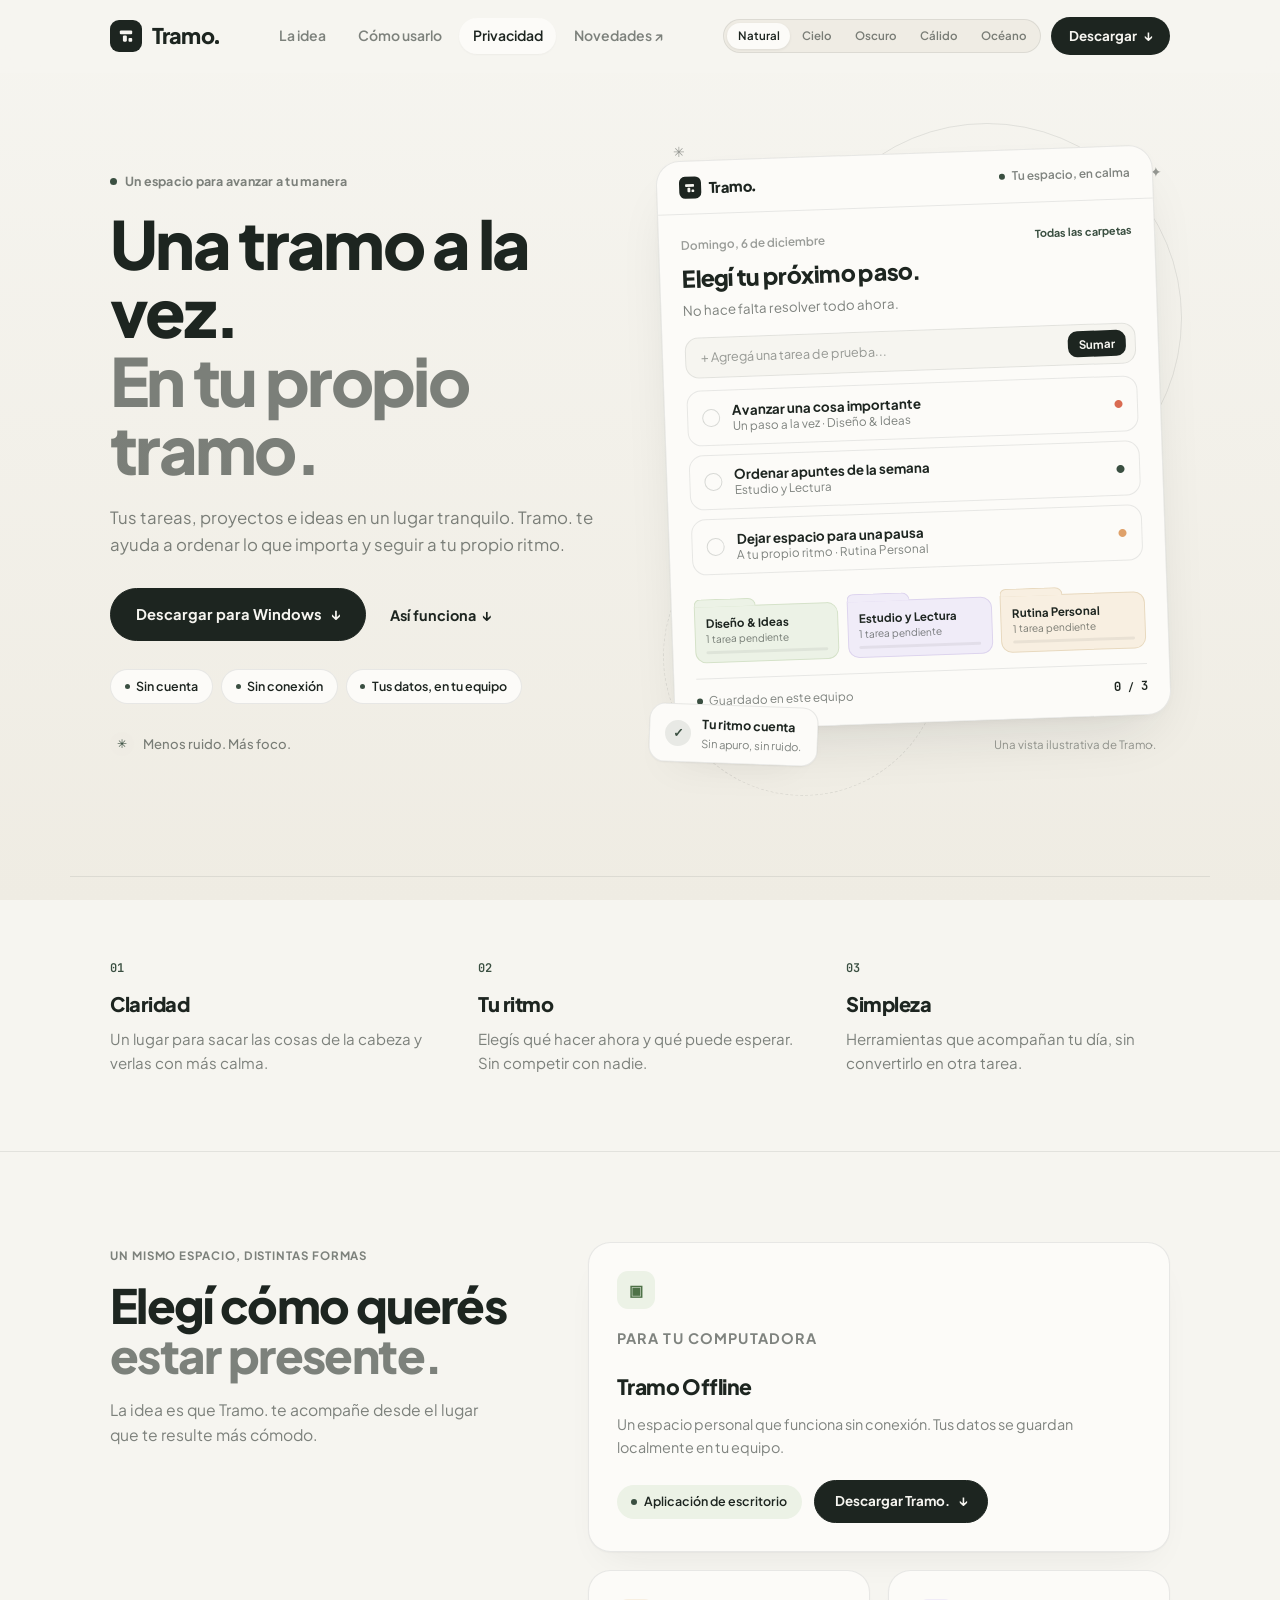
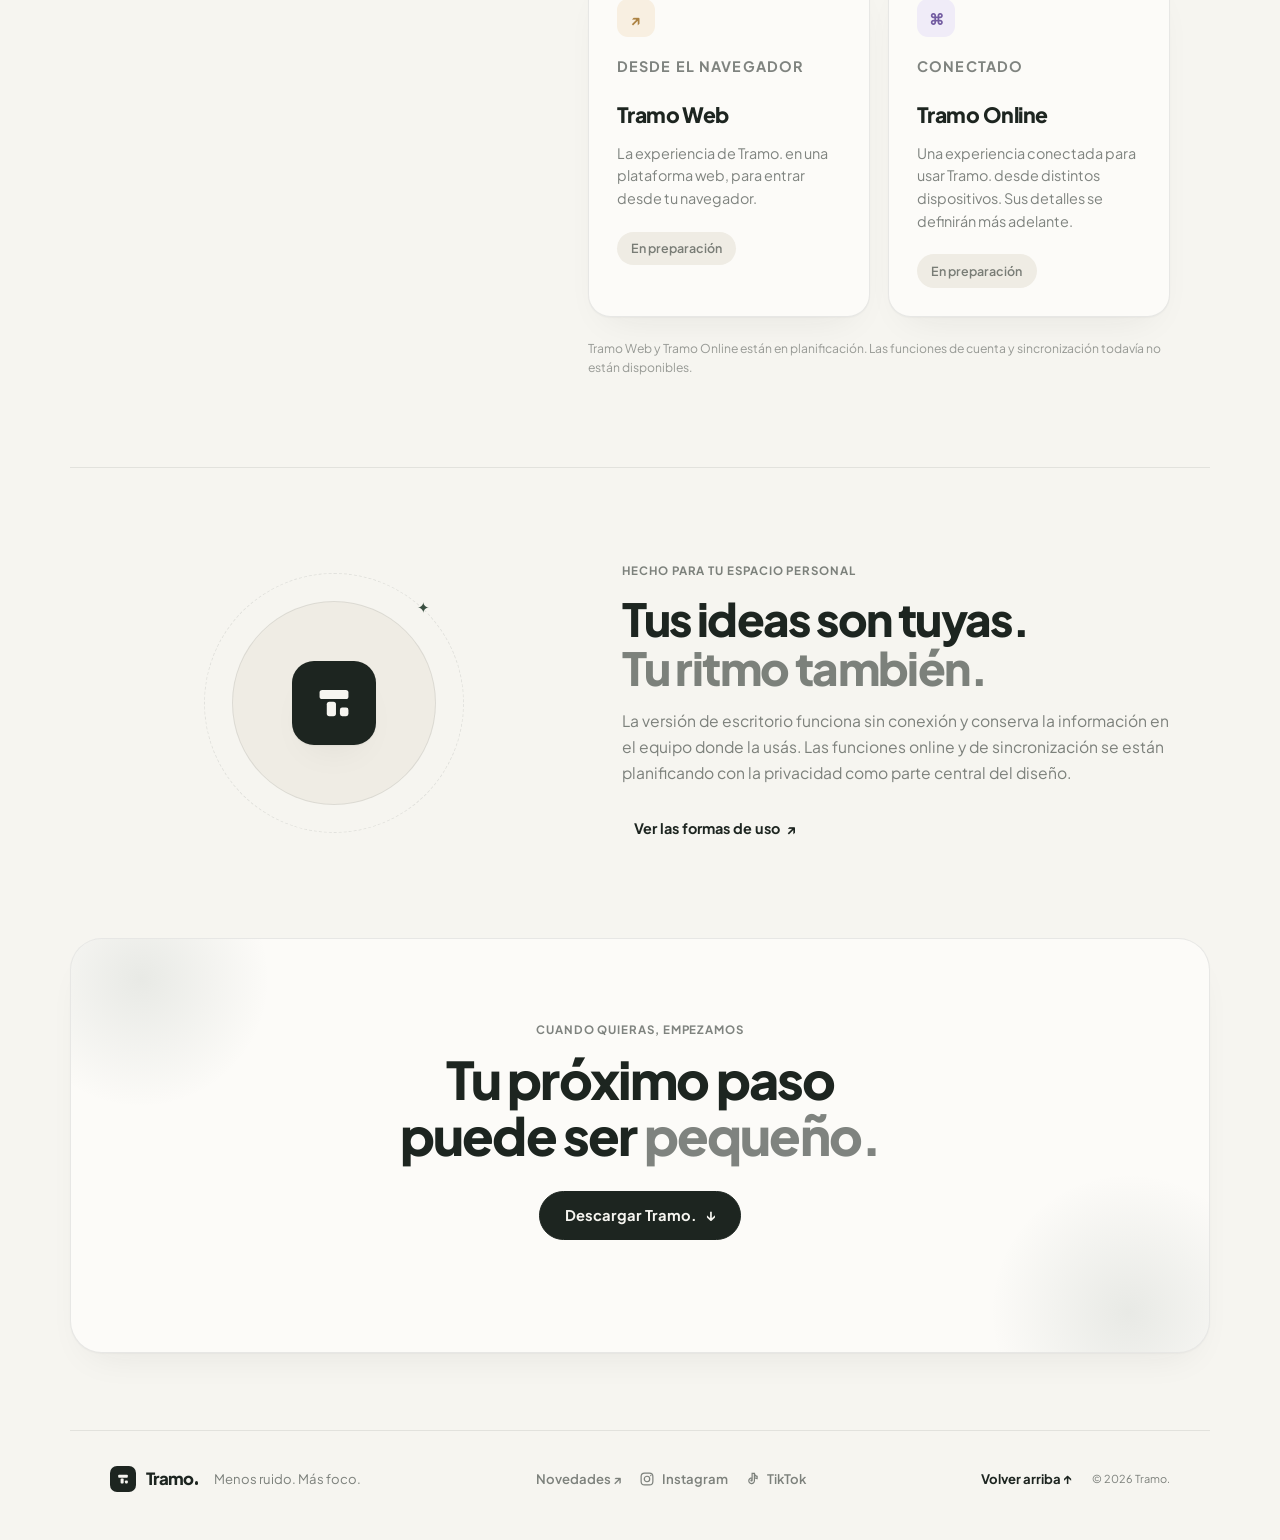
==== commit 2eeea6a6: "Update title and heading text to use 'tramo'" ====
--- a/index.html
+++ b/index.html
@@ -6,8 +6,8 @@
     <meta name="theme-color" content="#F6F5F0">
     <meta name="description" content="Tramo. es un espacio simple y sin conexión para ordenar tus tareas, proyectos e ideas, a tu propio ritmo.">
     <meta name="google-site-verification" content="1ZgbQaV9jspUTNUczlM-5iS_yud7rGRWxV9xT2t21tU">
-    <title>Tramo. — Una cosa a la vez. En tu propio tramo.</title>
-    <meta property="og:title" content="Tramo. — Una cosa a la vez. En tu propio tramo.">
+    <title>Tramo. — Una tramo a la vez. En tu propio tramo.</title>
+    <meta property="og:title" content="Tramo. — Una tramo a la vez. En tu propio tramo.">
     <meta property="og:description" content="Un espacio simple para ordenar tus tareas, proyectos e ideas. Funciona sin conexión, a tu ritmo.">
     <meta property="og:type" content="website">
     <meta property="og:url" content="https://focoo.pages.dev/">
@@ -80,7 +80,7 @@
         <section class="hero wrap">
             <div class="hero-copy" data-reveal="left">
                 <p class="eyebrow"><span class="live-dot"></span> Un espacio para avanzar a tu manera</p>
-                <h1>Una cosa a la vez.<br><span>En tu propio tramo.</span></h1>
+                <h1>Una tramo a la vez.<br><span>En tu propio tramo.</span></h1>
                 <p class="hero-lead">Tus tareas, proyectos e ideas en un lugar tranquilo. Tramo. te ayuda a ordenar lo que importa y seguir a tu propio ritmo.</p>
 
                 <div class="hero-actions">
@@ -311,7 +311,7 @@
             <a class="social-item" href="./novedades/">
                 <span>Novedades ↗</span>
             </a>
-            <a class="social-item" href="#inicio" aria-label="Instagram de Tramo.">
+            <a class="social-item" href="https://www.instagram.com/holatramo" target="_blank"  aria-label="Instagram de Tramo.">
                 <svg viewBox="0 0 24 24" aria-hidden="true">
                     <rect x="3.2" y="3.2" width="17.6" height="17.6" rx="5.2"></rect>
                     <circle cx="12" cy="12" r="4.1"></circle>
@@ -319,7 +319,7 @@
                 </svg>
                 <span>Instagram</span>
             </a>
-            <a class="social-item" href="#inicio" aria-label="TikTok de Tramo.">
+            <a class="social-item" href="https://www.tiktok.com/@tramo.app" target="_blank"  aria-label="TikTok de Tramo.">
                 <svg viewBox="0 0 24 24" aria-hidden="true">
                     <path d="M14.1 3.5v11.1a4.2 4.2 0 1 1-3.4-4.1v3.5a.9.9 0 1 0 0 .2V3.5h3.4c.2 2.4 1.6 4.1 4.1 4.5v3.4a9.3 9.3 0 0 1-4.1-1.6"></path>
                 </svg>
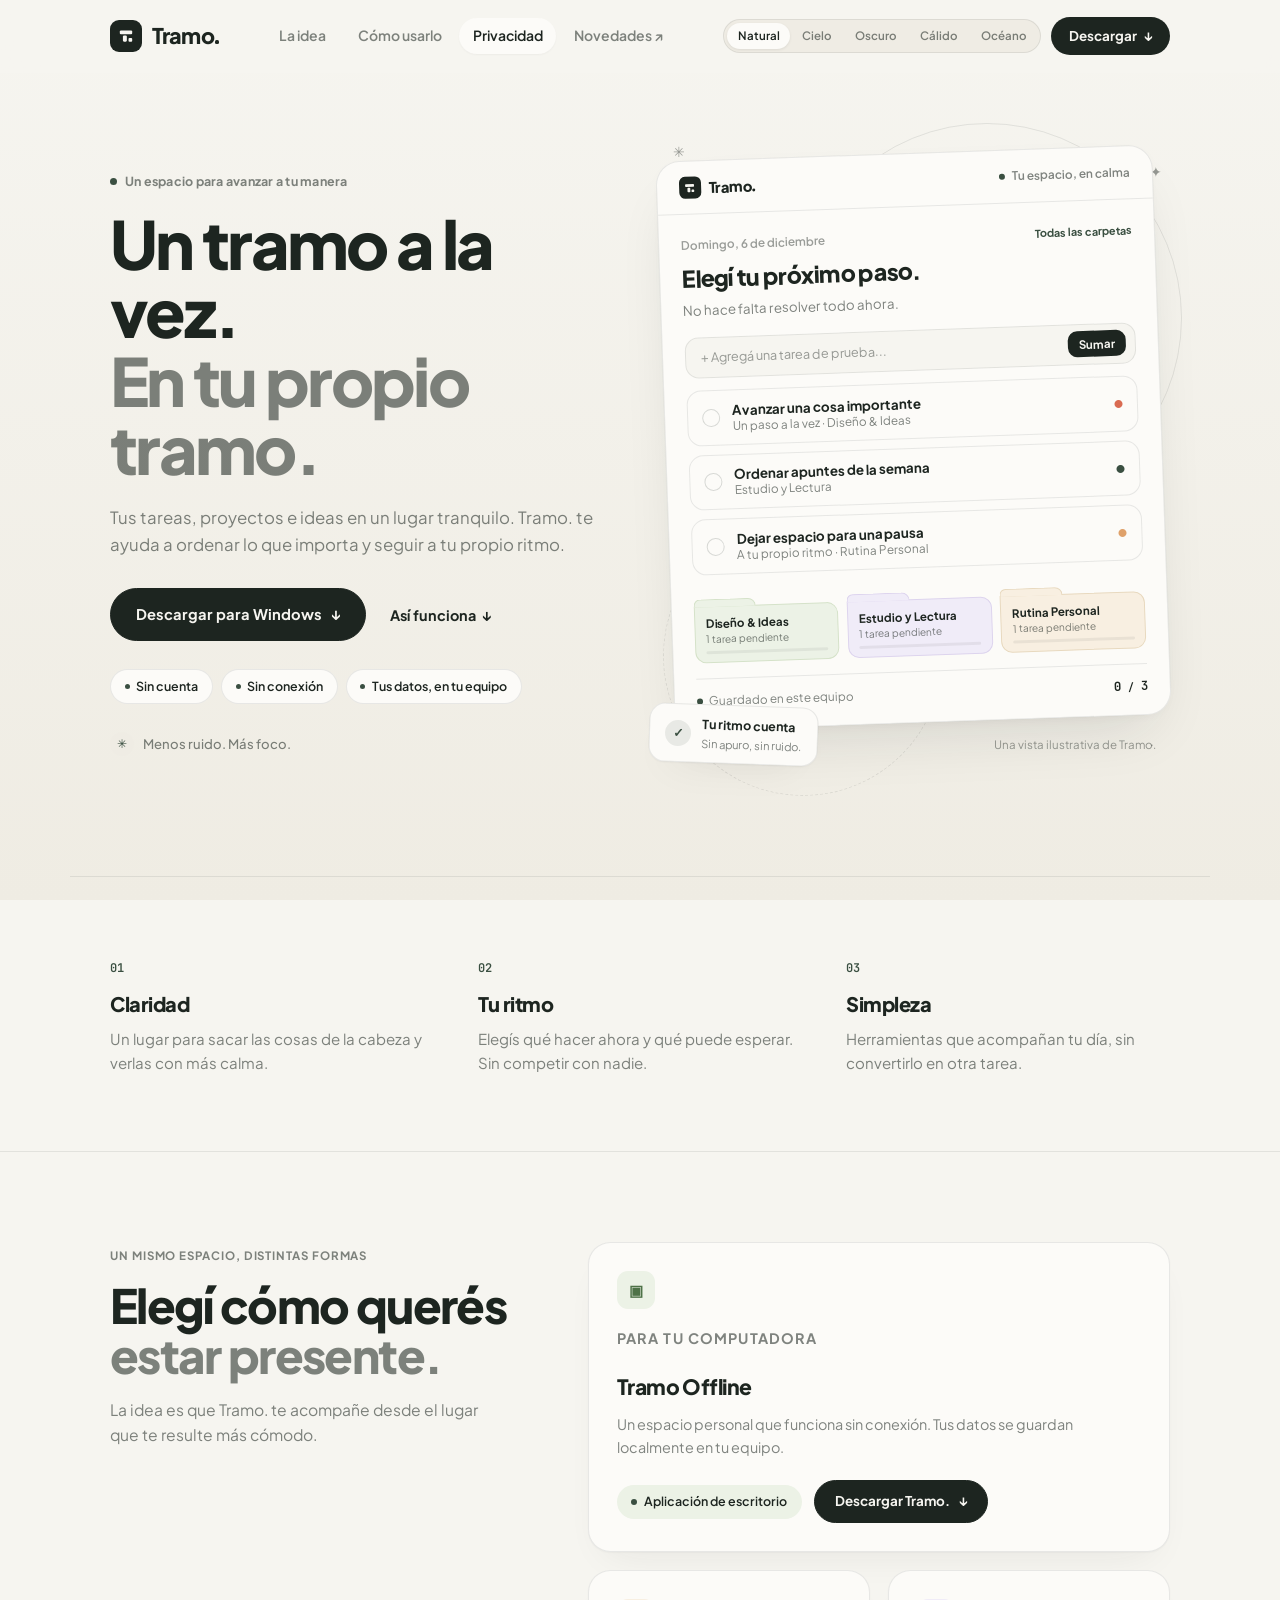
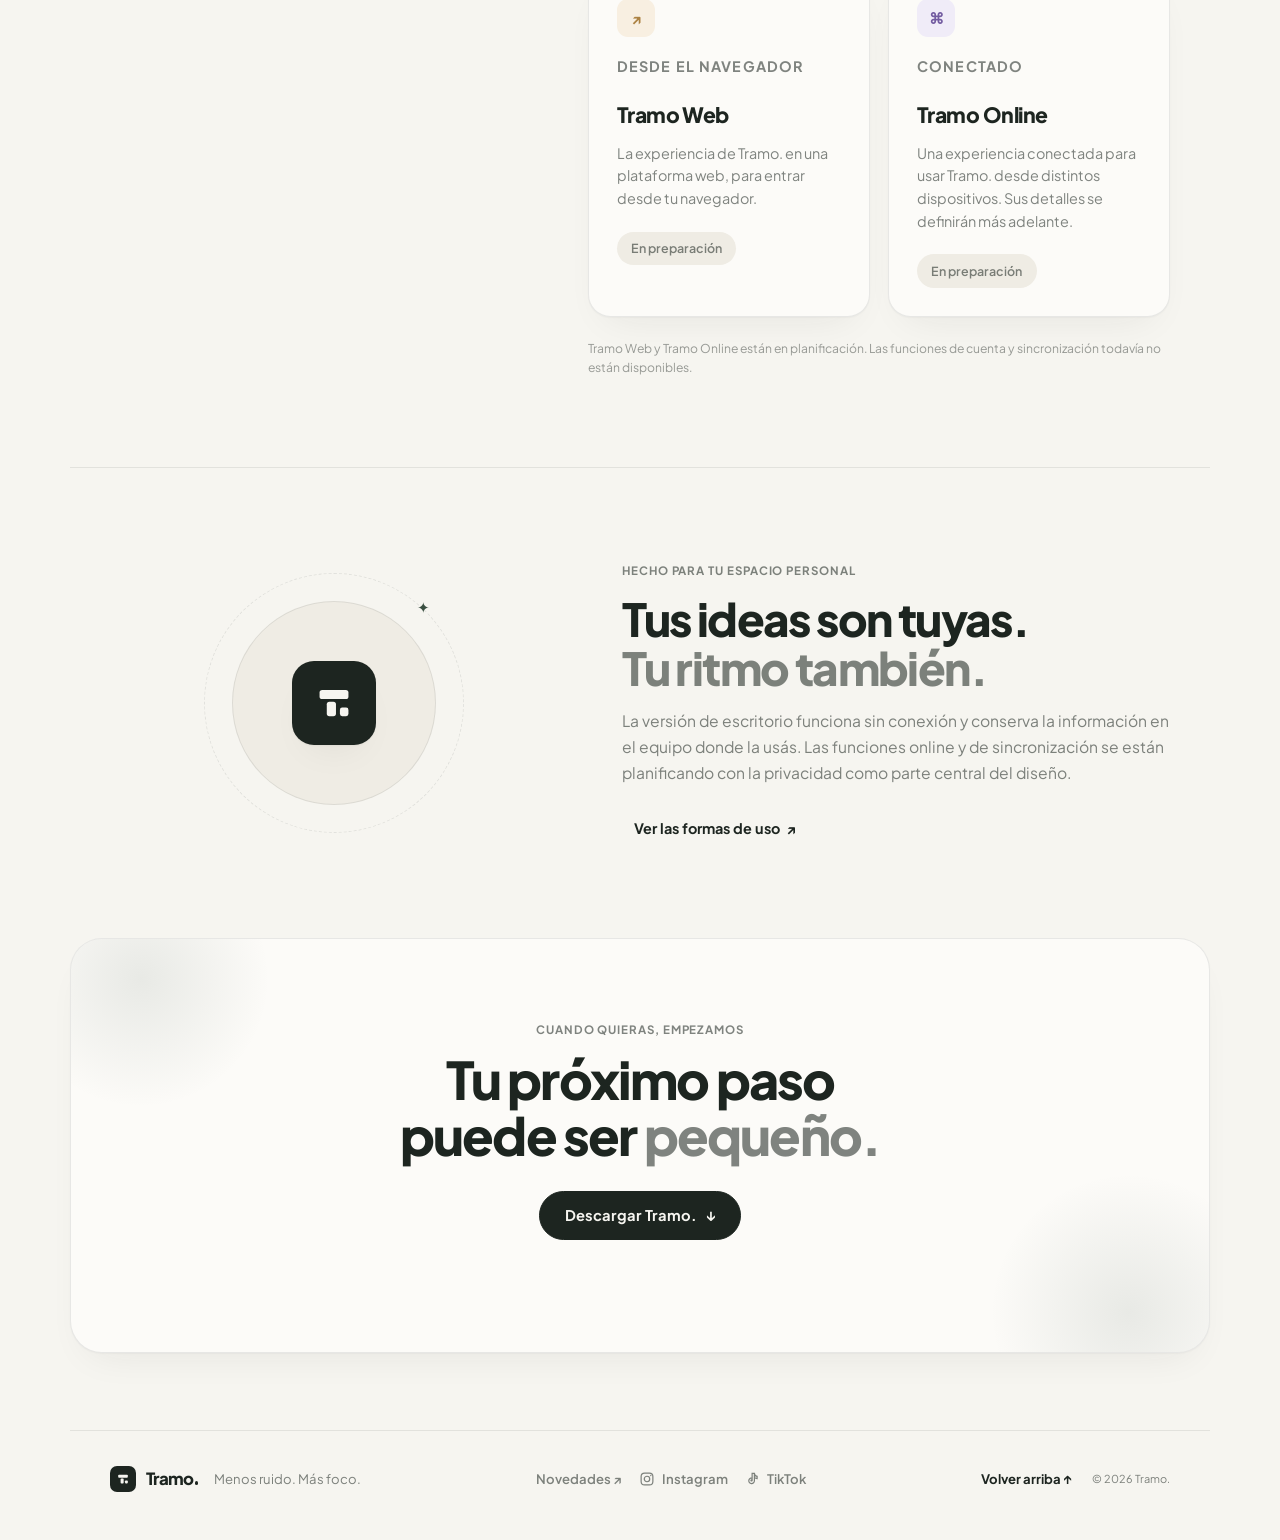
==== commit 0d9adf88: "Update index.html" ====
--- a/index.html
+++ b/index.html
@@ -1,37 +1,43 @@
 <!DOCTYPE html>
 <html lang="es" class="scroll-smooth">
-<head>
-    <meta charset="UTF-8">
+<meta charset="UTF-8">
     <meta name="viewport" content="width=device-width, initial-scale=1.0">
+    <title>Tramo. — Un tramo a la vez. En tu propio tramo.</title>
+    <meta name="description" content="Tramo. es un espacio simple y sin conexión para ordenar tus tareas, proyectos e ideas en Windows, a tu propio ritmo.">
+    <meta name="robots" content="index, follow, max-image-preview:large">
     <meta name="theme-color" content="#F6F5F0">
-    <meta name="description" content="Tramo. es un espacio simple y sin conexión para ordenar tus tareas, proyectos e ideas, a tu propio ritmo.">
-    <meta name="google-site-verification" content="1ZgbQaV9jspUTNUczlM-5iS_yud7rGRWxV9xT2t21tU">
-    <title>Tramo. — Una tramo a la vez. En tu propio tramo.</title>
-    <meta property="og:title" content="Tramo. — Una tramo a la vez. En tu propio tramo.">
-    <meta property="og:description" content="Un espacio simple para ordenar tus tareas, proyectos e ideas. Funciona sin conexión, a tu ritmo.">
+    <meta name="google-site-verification" content="VBXcMkCTvqLtKyFqrQMVibRTu6JhO8ITBSPxmpBXI7c">
+
+    <!-- Señal principal de nombre de sitio para Google Search -->
+    <meta property="og:site_name" content="Tramo.">
     <meta property="og:type" content="website">
-    <meta property="og:url" content="https://focoo.pages.dev/">
-
-    <!-- Favicon SVG dinámico sincronizado con las 5 apariencias -->
+    <meta property="og:url" content="https://usatramo.pages.dev/">
+    <meta property="og:title" content="Tramo. — Un tramo a la vez. En tu propio tramo.">
+    <meta property="og:description" content="Ordená tus tareas, carpetas e ideas en un espacio tranquilo para Windows. Funciona sin conexión y sin cuenta.">
+    <meta property="og:image" content="https://usatramo.pages.dev/og-tramo.png">
+    <link rel="canonical" href="https://usatramo.pages.dev/">
+
+    <!-- Favicons estáticos para Googlebot (PNG 96x96 + SVG) antes del dinámico -->
+    <link rel="icon" type="image/png" sizes="96x96" href="/favicon-96x96.png">
+    <link rel="icon" type="image/svg+xml" href="/tramo-icon.svg">
+    <link rel="apple-touch-icon" sizes="180x180" href="/apple-touch-icon.png">
     <link id="dynamic-favicon" rel="icon" type="image/svg+xml" href="">
 
-    <!-- Tipografía oficial: Plus Jakarta Sans & JetBrains Mono -->
+    <!-- Schema.org WebSite para forzar el Site Name "Tramo." en lugar de "Cloudflare" -->
+    <script type="application/ld+json">
+    {
+      "@context": "https://schema.org",
+      "@type": "WebSite",
+      "name": "Tramo.",
+      "alternateName": ["Tramo", "Usa Tramo"],
+      "url": "https://usatramo.pages.dev/"
+    }
+    </script>
+
     <link rel="preconnect" href="https://fonts.googleapis.com">
     <link rel="preconnect" href="https://fonts.gstatic.com" crossorigin>
     <link href="https://fonts.googleapis.com/css2?family=JetBrains+Mono:wght@400;500;600&family=Plus+Jakarta+Sans:wght@400;500;600;700;800&display=swap" rel="stylesheet">
     <link rel="stylesheet" href="styles.css">
-
-    <!-- Datos estructurados -->
-    <script type="application/ld+json">
-        {
-          "@context": "https://schema.org",
-          "@type": "WebSite",
-          "name": "Tramo.",
-          "alternateName": "TRAMO",
-          "url": "https://focoo.pages.dev/"
-        }
-    </script>
-
 </head>
 <body data-theme="natural">
     <a class="skip-link" href="#inicio">Saltar al contenido</a>
@@ -80,7 +86,7 @@
         <section class="hero wrap">
             <div class="hero-copy" data-reveal="left">
                 <p class="eyebrow"><span class="live-dot"></span> Un espacio para avanzar a tu manera</p>
-                <h1>Una tramo a la vez.<br><span>En tu propio tramo.</span></h1>
+                <h1>Un tramo a la vez.<br><span>En tu propio tramo.</span></h1>
                 <p class="hero-lead">Tus tareas, proyectos e ideas en un lugar tranquilo. Tramo. te ayuda a ordenar lo que importa y seguir a tu propio ritmo.</p>
 
                 <div class="hero-actions">
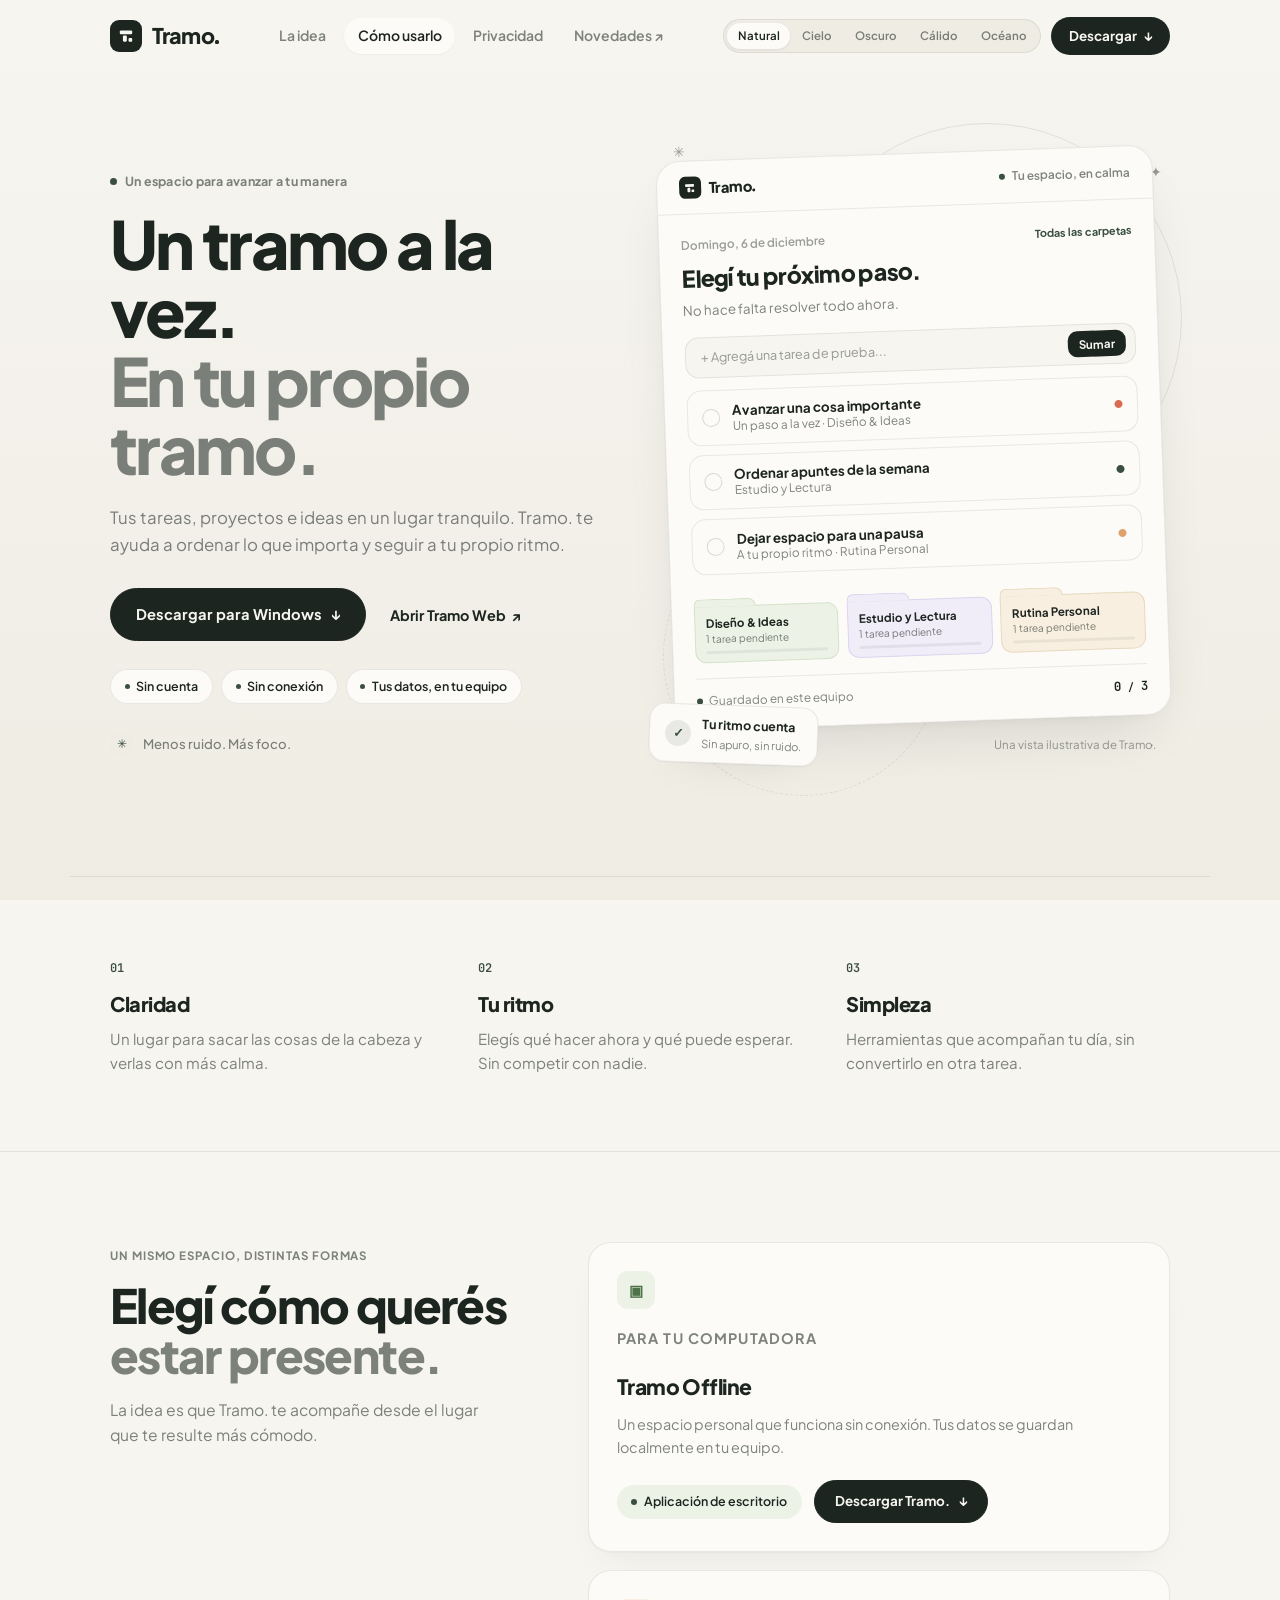
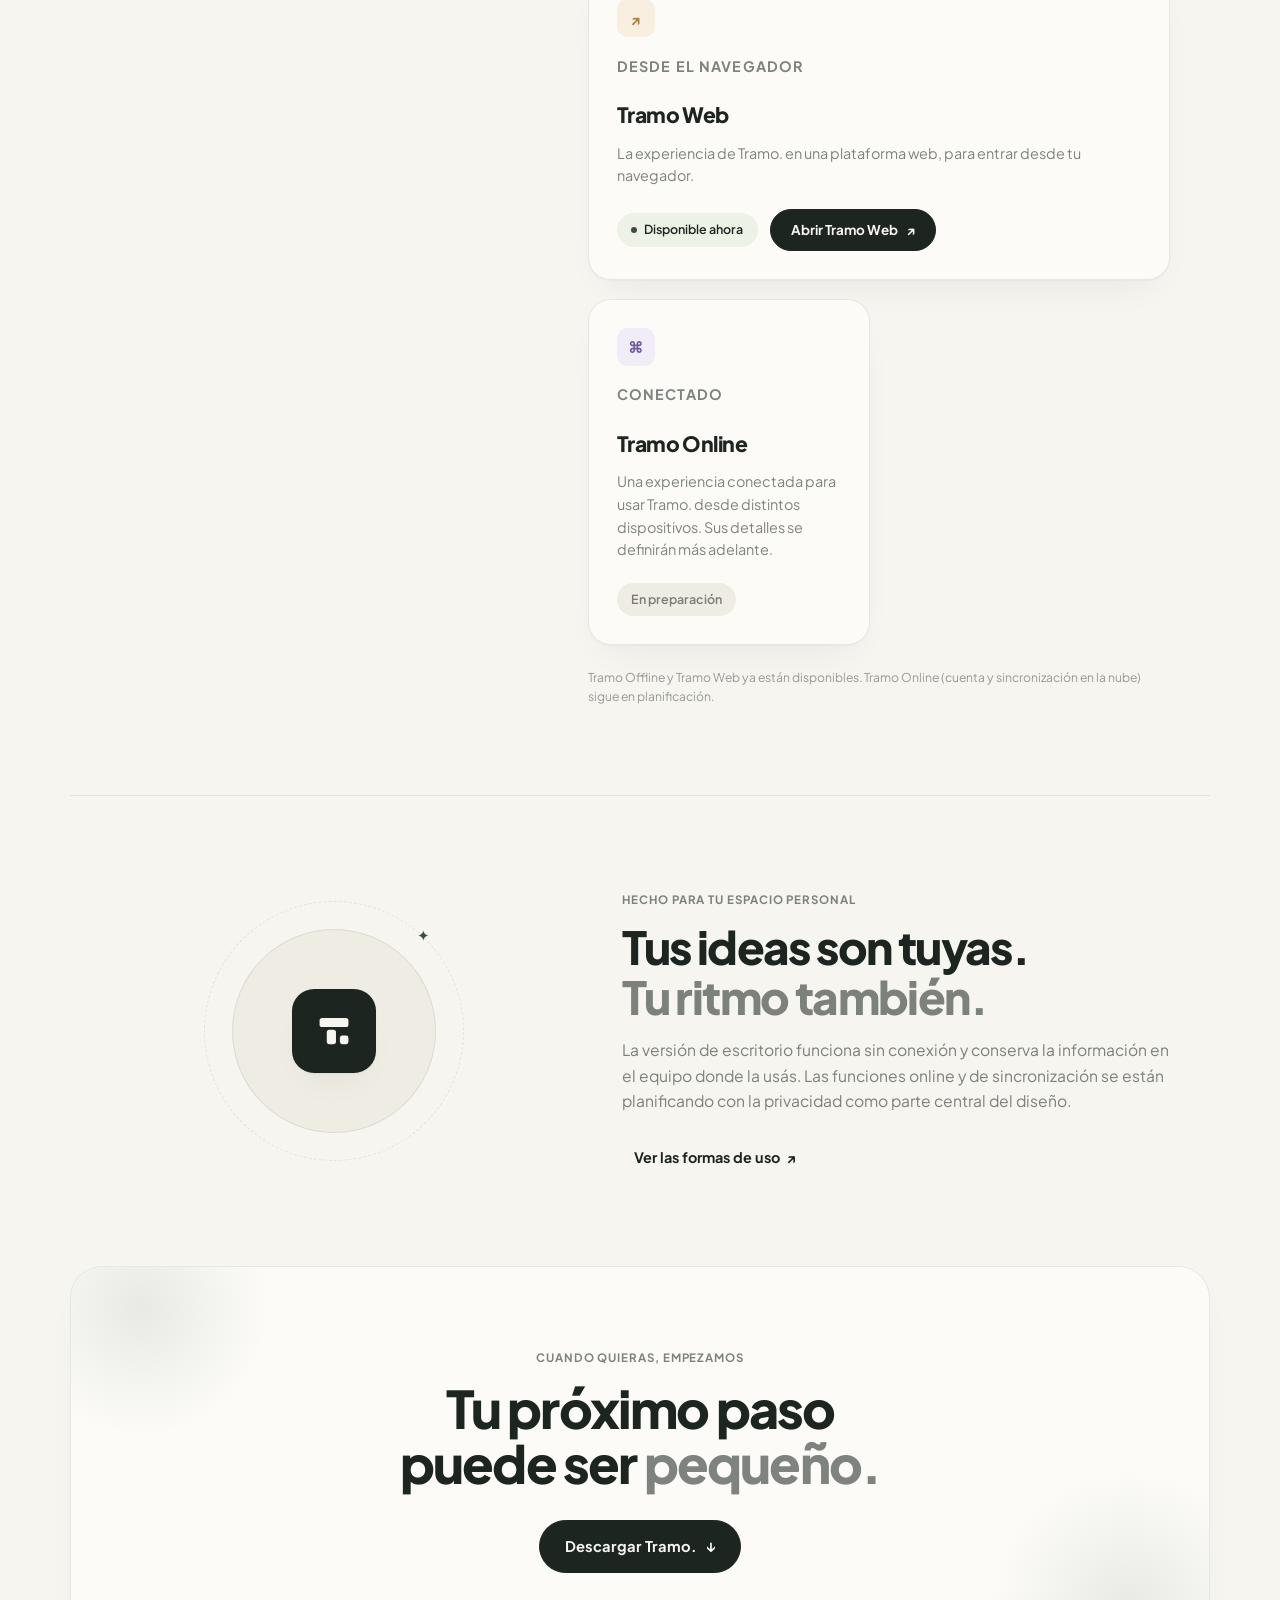
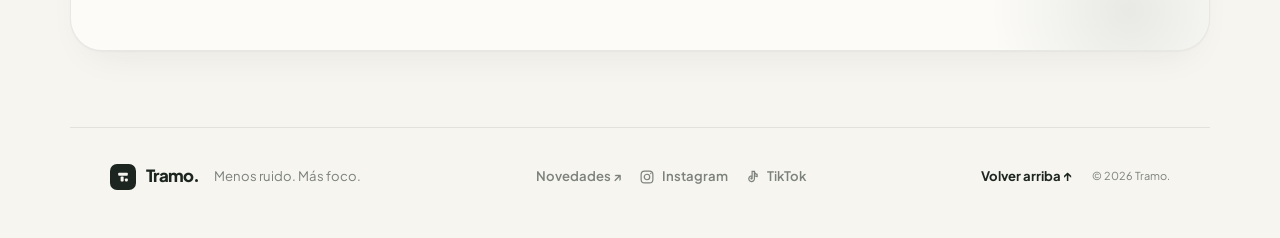
==== commit 7e8db1ce: "Update links and content in index.html" ====
--- a/index.html
+++ b/index.html
@@ -1,6 +1,7 @@
 <!DOCTYPE html>
 <html lang="es" class="scroll-smooth">
-<meta charset="UTF-8">
+<head>
+    <meta charset="UTF-8">
     <meta name="viewport" content="width=device-width, initial-scale=1.0">
     <title>Tramo. — Un tramo a la vez. En tu propio tramo.</title>
     <meta name="description" content="Tramo. es un espacio simple y sin conexión para ordenar tus tareas, proyectos e ideas en Windows, a tu propio ritmo.">
@@ -74,7 +75,7 @@
                     <button type="button" class="theme-pill" data-theme-btn="ocean" onclick="setTheme('ocean')">Océano</button>
                 </div>
 
-                <a class="nav-cta" href="#descargar">Descargar <span aria-hidden="true">↓</span></a>
+                <a class="nav-cta" href="./descargar/">Descargar <span aria-hidden="true">↓</span></a>
             </div>
         </div>
     </header>
@@ -90,8 +91,8 @@
                 <p class="hero-lead">Tus tareas, proyectos e ideas en un lugar tranquilo. Tramo. te ayuda a ordenar lo que importa y seguir a tu propio ritmo.</p>
 
                 <div class="hero-actions">
-                    <a class="button button-primary" href="#descargar">Descargar para Windows <span aria-hidden="true">↓</span></a>
-                    <a class="text-link" href="#modalidades">Así funciona <span aria-hidden="true">↓</span></a>
+                    <a class="button button-primary" href="./descargar/">Descargar para Windows <span aria-hidden="true">↓</span></a>
+                    <a class="text-link" href="./web/">Abrir Tramo Web <span aria-hidden="true">↗</span></a>
                 </div>
 
                 <ul class="hero-chips" aria-label="Lo esencial de Tramo.">
@@ -106,7 +107,7 @@
                 </div>
             </div>
 
-            <!-- Ventana inclinada interactiva a la derecha (como Screenshot_143.png) -->
+            <!-- Ventana inclinada interactiva a la derecha -->
             <div class="hero-art" aria-label="Vista ilustrativa e interactiva de Tramo." data-reveal="right">
                 <div class="art-glow"></div>
                 <div class="orbit orbit-one"></div>
@@ -132,7 +133,7 @@
 
                     <div class="window-content">
                         <div class="window-date">
-                            <span id="today-date">Miércoles, 25 de noviembre</span>
+                            <span id="today-date">Viernes, 27 de noviembre</span>
                             <span id="active-folder-pill" style="font-size: 0.68rem; color: var(--accent); font-weight: 700;">Todas las carpetas</span>
                         </div>
 
@@ -211,7 +212,7 @@
         </section>
 
         <!-- ======================================================================
-             MODALIDADES EN GRILLA ASIMÉTRICA BENTO (COMO SCREENSHOT_144.PNG)
+             MODALIDADES EN GRILLA ASIMÉTRICA BENTO
              ====================================================================== -->
         <section class="modes-section" id="modalidades">
             <div class="wrap modes-inner">
@@ -230,17 +231,20 @@
                         <p>Un espacio personal que funciona sin conexión. Tus datos se guardan localmente en tu equipo.</p>
                         <div class="mode-ready-actions">
                             <span class="status-pill"><i></i> Aplicación de escritorio</span>
-                            <a class="button button-primary mode-download" href="#descargar">Descargar Tramo. <span aria-hidden="true">↓</span></a>
+                            <a class="button button-primary mode-download" href="./descargar/">Descargar Tramo. <span aria-hidden="true">↓</span></a>
                         </div>
                     </article>
 
                     <!-- Tarjeta 2: Tramo Web (abajo izquierda) -->
-                    <article class="mode-card mode-soon" data-reveal="up">
+                    <article class="mode-card mode-ready" data-reveal="up">
                         <div class="mode-icon icon-web" aria-hidden="true">↗</div>
                         <p class="mode-label">DESDE EL NAVEGADOR</p>
                         <h3>Tramo Web</h3>
                         <p>La experiencia de Tramo. en una plataforma web, para entrar desde tu navegador.</p>
-                        <span class="status-pill status-planned">En preparación</span>
+                        <div class="mode-ready-actions">
+                            <span class="status-pill"><i></i> Disponible ahora</span>
+                            <a class="button button-primary mode-download" href="./web/">Abrir Tramo Web <span aria-hidden="true">↗</span></a>
+                        </div>
                     </article>
 
                     <!-- Tarjeta 3: Tramo Online (abajo derecha) -->
@@ -252,7 +256,7 @@
                         <span class="status-pill status-planned">En preparación</span>
                     </article>
 
-                    <p class="mode-footnote">Tramo Web y Tramo Online están en planificación. Las funciones de cuenta y sincronización todavía no están disponibles.</p>
+                    <p class="mode-footnote">Tramo Offline y Tramo Web ya están disponibles. Tramo Online (cuenta y sincronización en la nube) sigue en planificación.</p>
                 </div>
             </div>
         </section>
@@ -288,8 +292,7 @@
         <section class="closing wrap" id="descargar" data-reveal="up">
             <p class="eyebrow">CUANDO QUIERAS, EMPEZAMOS</p>
             <h2>Tu próximo paso<br>puede ser <span>pequeño.</span></h2>
-            <button type="button" class="button button-primary" onclick="triggerDownloadNotice()">Descargar Tramo. <span aria-hidden="true">↓</span></button>
-            <p id="download-toast" class="download-toast" role="status">Iniciando descarga de Tramo. Offline (Windows x64)...</p>
+            <a class="button button-primary" href="./descargar/">Descargar Tramo. <span aria-hidden="true">↓</span></a>
             <div class="closing-orb orb-one"></div>
             <div class="closing-orb orb-two"></div>
         </section>
@@ -317,7 +320,7 @@
             <a class="social-item" href="./novedades/">
                 <span>Novedades ↗</span>
             </a>
-            <a class="social-item" href="https://www.instagram.com/holatramo" target="_blank"  aria-label="Instagram de Tramo.">
+            <a class="social-item" href="https://www.instagram.com/holatramo" target="_blank" rel="noopener" aria-label="Instagram de Tramo.">
                 <svg viewBox="0 0 24 24" aria-hidden="true">
                     <rect x="3.2" y="3.2" width="17.6" height="17.6" rx="5.2"></rect>
                     <circle cx="12" cy="12" r="4.1"></circle>
@@ -325,7 +328,7 @@
                 </svg>
                 <span>Instagram</span>
             </a>
-            <a class="social-item" href="https://www.tiktok.com/@tramo.app" target="_blank"  aria-label="TikTok de Tramo.">
+            <a class="social-item" href="https://www.tiktok.com/@tramo.app" target="_blank" rel="noopener" aria-label="TikTok de Tramo.">
                 <svg viewBox="0 0 24 24" aria-hidden="true">
                     <path d="M14.1 3.5v11.1a4.2 4.2 0 1 1-3.4-4.1v3.5a.9.9 0 1 0 0 .2V3.5h3.4c.2 2.4 1.6 4.1 4.1 4.5v3.4a9.3 9.3 0 0 1-4.1-1.6"></path>
                 </svg>
@@ -481,7 +484,7 @@
             setTheme('natural');
             renderWindowDemo();
 
-            // Fecha natural en español: "Miércoles, 25 de noviembre"
+            // Fecha natural en español: "Viernes, 27 de noviembre"
             const rawDate = new Date().toLocaleDateString('es-AR', {
                 weekday: 'long',
                 day: 'numeric',
@@ -546,14 +549,6 @@
                 });
             }
         })();
-
-        function triggerDownloadNotice() {
-            const toast = document.getElementById('download-toast');
-            if (toast) {
-                toast.classList.add('is-shown');
-                setTimeout(() => toast.classList.remove('is-shown'), 4000);
-            }
-        }
     </script>
 </body>
 </html>
